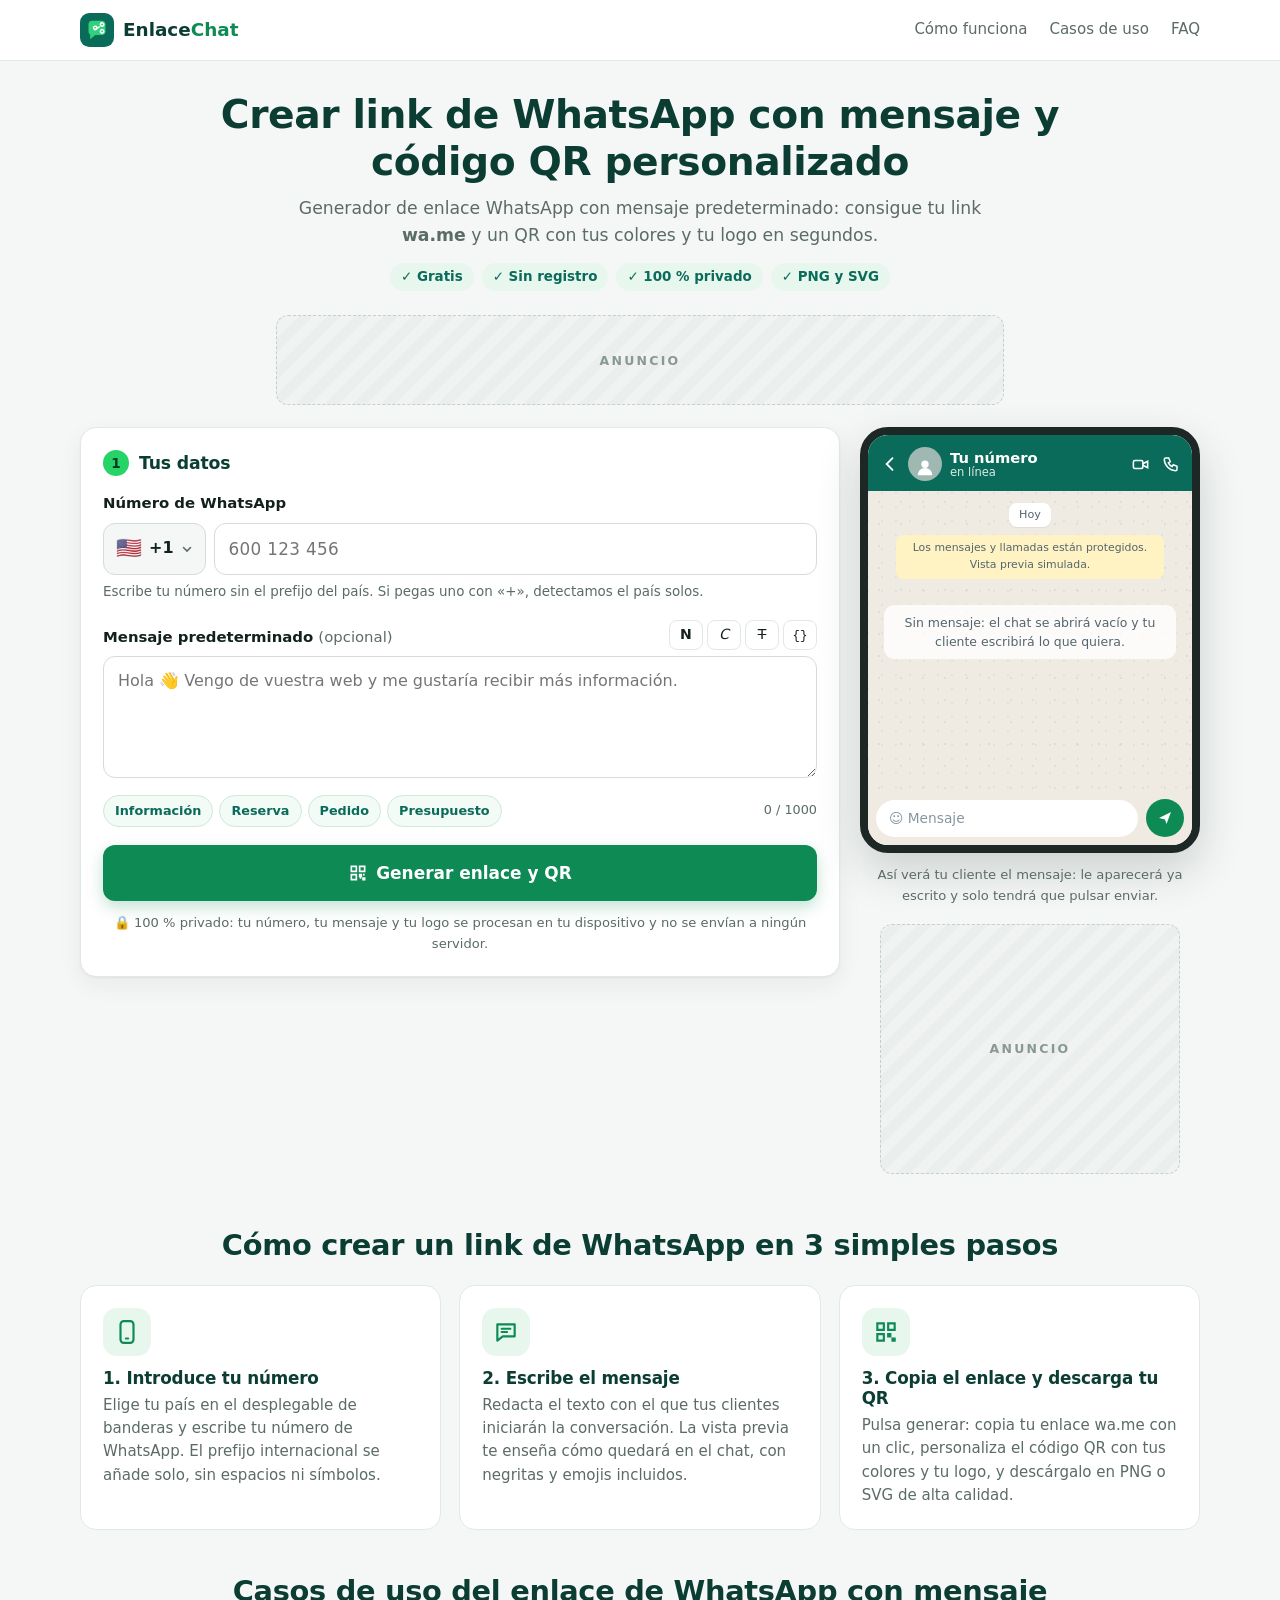
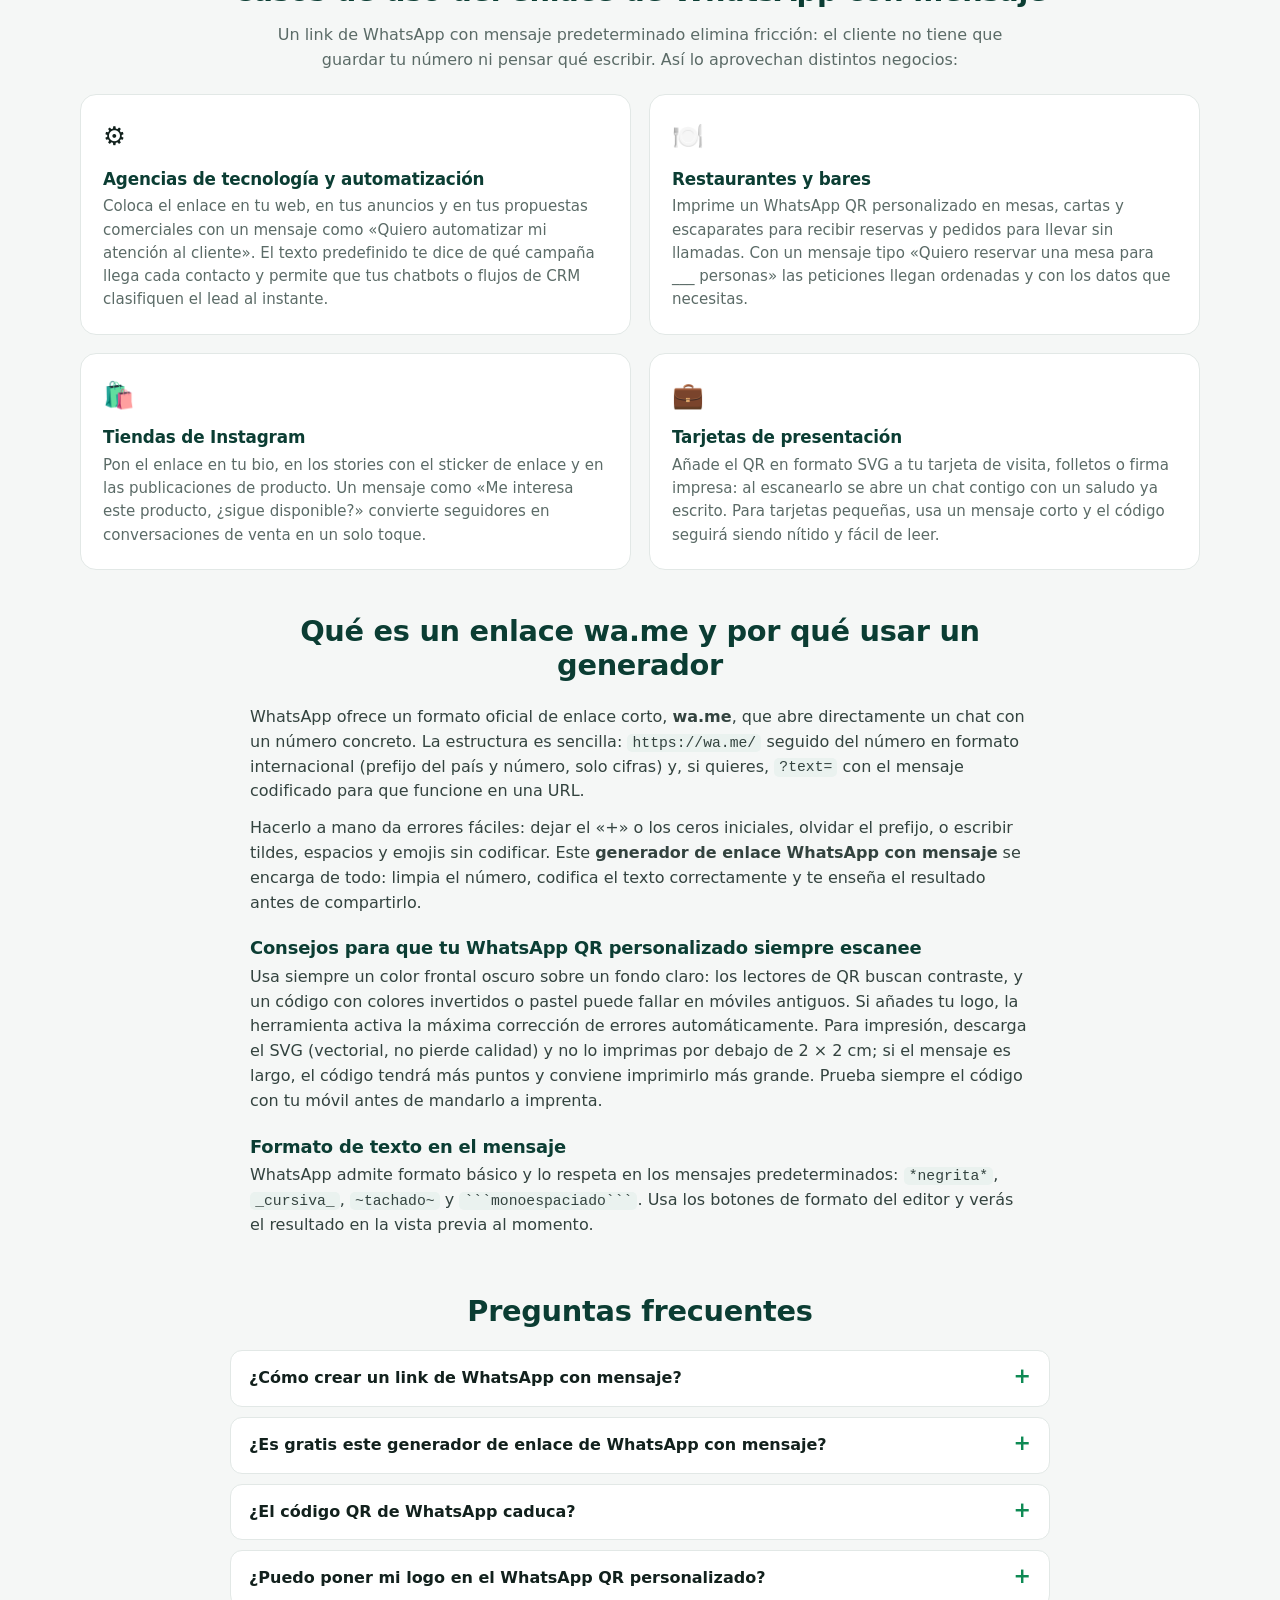
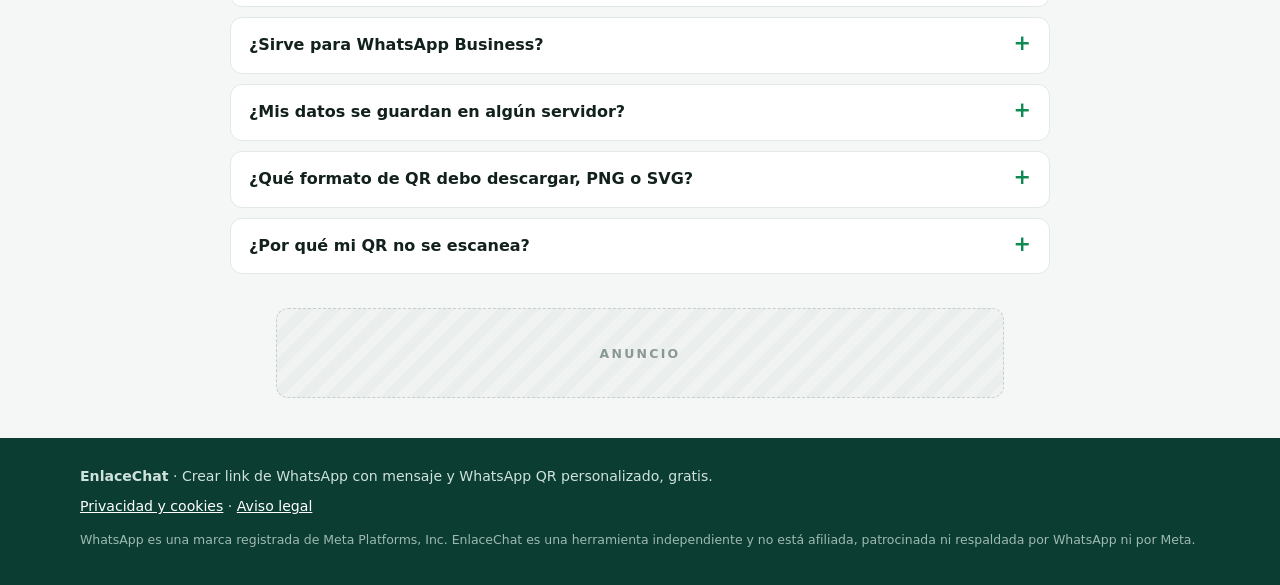
==== index.html @ 4df8bf00 "Lanzamiento inicial: Generador WhatsApp QR" ====
<!doctype html>
<html lang="es">
<head>
  <meta charset="utf-8">
  <meta name="viewport" content="width=device-width, initial-scale=1">
  <title>Crear link de WhatsApp con mensaje y QR personalizado gratis</title>
  <meta name="description" content="Generador de enlace WhatsApp con mensaje: crea tu link wa.me y un WhatsApp QR personalizado con tu logo y colores. Gratis, sin registro y 100 % privado.">
  <!-- TODO: cambia TU-USUARIO/TU-REPOSITORIO por la dirección real de tu web -->
  <link rel="canonical" href="https://carlos-albornoz.github.io/generador-qr-whatsapp/">
  <meta name="theme-color" content="#0b6b5a">
  <meta name="robots" content="index, follow">
  <meta property="og:type" content="website">
  <meta property="og:locale" content="es_ES">
  <meta property="og:site_name" content="EnlaceChat">
  <meta property="og:title" content="Crear link de WhatsApp con mensaje y QR personalizado">
  <meta property="og:description" content="Crea tu enlace wa.me con mensaje predeterminado y descarga un código QR con tus colores y tu logo. Gratis y sin registro.">
  <meta property="og:url" content="https://carlos-albornoz.github.io/generador-qr-whatsapp/">
  <meta property="og:image" content="https://carlos-albornoz.github.io/generador-qr-whatsapp/assets/og-image.png">
  <meta property="og:image:width" content="1200">
  <meta property="og:image:height" content="630">
  <meta name="twitter:card" content="summary_large_image">
  <link rel="icon" href="assets/favicon.svg?v=20261001" type="image/svg+xml">
  <link rel="stylesheet" href="styles.css?v=20261001">

  <!-- TODO (al activar AdSense): pega aquí el código de tu banner de consentimiento de cookies (CMP certificado por Google). -->
  <!-- TODO (al activar AdSense): pega aquí el script principal de AdSense que te da Google. -->

  <script type="application/ld+json">
  {
    "@context": "https://schema.org",
    "@type": "WebApplication",
    "name": "EnlaceChat — Generador de enlace WhatsApp con mensaje y QR",
    "url": "https://carlos-albornoz.github.io/generador-qr-whatsapp/",
    "description": "Herramienta gratuita para crear un link de WhatsApp con mensaje predeterminado y generar un WhatsApp QR personalizado con colores y logo, descargable en PNG y SVG.",
    "applicationCategory": "BusinessApplication",
    "operatingSystem": "Cualquiera (funciona en el navegador)",
    "inLanguage": "es",
    "isAccessibleForFree": true,
    "offers": { "@type": "Offer", "price": "0", "priceCurrency": "EUR" }
  }
  </script>
  <script type="application/ld+json">
  {
    "@context": "https://schema.org",
    "@type": "FAQPage",
    "mainEntity": [
      { "@type": "Question", "name": "¿Cómo crear un link de WhatsApp con mensaje?",
        "acceptedAnswer": { "@type": "Answer", "text": "Elige tu país, escribe tu número sin el prefijo y redacta el mensaje que verán tus clientes. Pulsa «Generar enlace y QR» y obtendrás un enlace wa.me listo para copiar, con el texto ya incluido." } },
      { "@type": "Question", "name": "¿Es gratis este generador de enlace de WhatsApp con mensaje?",
        "acceptedAnswer": { "@type": "Answer", "text": "Sí. Puedes crear todos los enlaces y códigos QR que quieras, sin registro y sin límites. Los enlaces wa.me no caducan nunca." } },
      { "@type": "Question", "name": "¿El código QR de WhatsApp caduca?",
        "acceptedAnswer": { "@type": "Answer", "text": "No. El QR contiene directamente tu enlace wa.me, sin redirecciones intermedias, así que funcionará mientras tu número siga activo en WhatsApp." } },
      { "@type": "Question", "name": "¿Puedo poner mi logo en el WhatsApp QR personalizado?",
        "acceptedAnswer": { "@type": "Answer", "text": "Sí. Puedes añadir un icono de chat o subir tu propio logo (PNG, JPG o SVG). La herramienta aumenta automáticamente la corrección de errores del código para que siga escaneándose bien." } },
      { "@type": "Question", "name": "¿Sirve para WhatsApp Business?",
        "acceptedAnswer": { "@type": "Answer", "text": "Sí. Los enlaces wa.me funcionan igual con cuentas personales y con WhatsApp Business: el chat se abre con tu número y el mensaje ya escrito." } },
      { "@type": "Question", "name": "¿Mis datos se guardan en algún servidor?",
        "acceptedAnswer": { "@type": "Answer", "text": "No. El enlace y el código QR se generan en tu propio navegador. Tu número, tu mensaje y tu logo nunca se envían ni se guardan en ningún servidor." } },
      { "@type": "Question", "name": "¿Qué formato de QR debo descargar, PNG o SVG?",
        "acceptedAnswer": { "@type": "Answer", "text": "PNG es ideal para redes sociales, webs y documentos. SVG es un formato vectorial que se puede ampliar sin perder calidad, perfecto para imprenta, tarjetas de presentación, carteles y vinilos." } },
      { "@type": "Question", "name": "¿Por qué mi QR no se escanea?",
        "acceptedAnswer": { "@type": "Answer", "text": "Las causas más habituales son poco contraste entre colores, un color frontal más claro que el fondo, un tamaño de impresión demasiado pequeño o un mensaje muy largo. Usa un color oscuro sobre fondo claro e imprímelo al menos a 2 × 2 cm." } }
    ]
  }
  </script>
</head>
<body>
  <a class="skip" href="#herramienta">Saltar a la herramienta</a>

  <header class="site-header">
    <div class="wrap site-header__in">
      <a class="logo" href="./" aria-label="EnlaceChat, inicio">
        <svg viewBox="0 0 40 40" width="34" height="34" aria-hidden="true">
          <rect width="40" height="40" rx="11" fill="#0b6b5a"/>
          <path d="M10 13.5A4.5 4.5 0 0 1 14.5 9h11A4.5 4.5 0 0 1 30 13.5v8a4.5 4.5 0 0 1-4.5 4.5H18l-6 5v-5.4A4.5 4.5 0 0 1 10 21.5z" fill="#2fd27a"/>
          <path d="M17.2 19.6l5.6-3.2M16 17.5a2 2 0 1 1 0 .1M24 21.5a2 2 0 1 1 0 .1M24 13.5a2 2 0 1 1 0 .1" stroke="#fff" stroke-width="1.8" fill="none" stroke-linecap="round"/>
        </svg>
        <span>Enlace<b>Chat</b></span>
      </a>
      <nav class="site-nav" aria-label="Secciones">
        <a href="#como-funciona">Cómo funciona</a>
        <a href="#casos-de-uso">Casos de uso</a>
        <a href="#preguntas-frecuentes">FAQ</a>
      </nav>
    </div>
  </header>

  <main>
    <section class="hero wrap">
      <h1>Crear link de WhatsApp con mensaje y código QR personalizado</h1>
      <p class="hero__sub">Generador de enlace WhatsApp con mensaje predeterminado: consigue tu link <strong>wa.me</strong> y un QR con tus colores y tu logo en segundos.</p>
      <ul class="pills" aria-label="Ventajas">
        <li>✓ Gratis</li><li>✓ Sin registro</li><li>✓ 100 % privado</li><li>✓ PNG y SVG</li>
      </ul>
    </section>

    <!-- ===== ANUNCIO 1 · Banner horizontal superior ===== -->
    <div class="wrap">
      <div class="ad-slot ad-slot--leader" role="complementary" aria-label="Espacio publicitario">
        <!-- PEGA AQUÍ TU CÓDIGO DE ADSENSE (banner horizontal: 728×90 en ordenador, 320×100 en móvil) -->
        <span class="ad-slot__label">ANUNCIO</span>
      </div>
    </div>

    <section id="herramienta" class="tool wrap" aria-label="Generador de enlaces de WhatsApp">
      <noscript><p class="noscript">Esta herramienta necesita JavaScript activado para generar tu enlace y tu código QR.</p></noscript>

      <div class="tool-grid">
        <!-- ===== Formulario ===== -->
        <div class="card form-card" id="formCard">
          <h2 class="card__title"><span class="step-n">1</span> Tus datos</h2>

          <label class="field-label" for="phone">Número de WhatsApp</label>
          <div class="phone-row">
            <div class="cc" id="cc">
              <button type="button" class="cc__btn" id="ccBtn" aria-haspopup="listbox" aria-expanded="false" aria-label="País y prefijo">
                <span class="cc__flag" id="ccFlag">🇪🇸</span>
                <span class="cc__dial" id="ccDial">+34</span>
                <svg class="cc__chev" viewBox="0 0 12 12" width="12" height="12" aria-hidden="true"><path d="M2.5 4.5 6 8l3.5-3.5" fill="none" stroke="currentColor" stroke-width="1.6" stroke-linecap="round"/></svg>
              </button>
              <div class="cc__panel" id="ccPanel" hidden>
                <input type="search" class="cc__search" id="ccSearch" placeholder="Buscar país o prefijo…" autocomplete="off" aria-label="Buscar país">
                <ul class="cc__list" id="ccList" role="listbox" aria-label="Países"></ul>
              </div>
            </div>
            <input id="phone" class="input phone-input" type="tel" inputmode="tel" autocomplete="tel-national" placeholder="600 123 456" aria-describedby="phoneHint">
          </div>
          <p class="hint" id="phoneHint">Escribe tu número sin el prefijo del país. Si pegas uno con «+», detectamos el país solos.</p>

          <div class="msg-head">
            <label class="field-label" for="message">Mensaje predeterminado <span class="opt">(opcional)</span></label>
            <div class="fmt" role="toolbar" aria-label="Formato del texto">
              <button type="button" data-wrap="*" title="Negrita"><b>N</b></button>
              <button type="button" data-wrap="_" title="Cursiva"><i>C</i></button>
              <button type="button" data-wrap="~" title="Tachado"><s>T</s></button>
              <button type="button" data-wrap="```" title="Monoespaciado"><code>{}</code></button>
            </div>
          </div>
          <textarea id="message" class="input textarea" rows="4" maxlength="1000" placeholder="Hola 👋 Vengo de vuestra web y me gustaría recibir más información."></textarea>
          <div class="msg-foot">
            <div class="chips" aria-label="Plantillas rápidas">
              <button type="button" class="chip" data-tpl="Hola 👋 Me gustaría recibir más información sobre sus servicios.">Información</button>
              <button type="button" class="chip" data-tpl="¡Hola! Quiero reservar una mesa para ___ personas el día ___ a las ___.">Reserva</button>
              <button type="button" class="chip" data-tpl="Hola, me interesa este producto que vi en Instagram: ___ ¿Sigue disponible?">Pedido</button>
              <button type="button" class="chip" data-tpl="Hola, me gustaría solicitar un presupuesto para automatizar ___ en mi empresa.">Presupuesto</button>
            </div>
            <span class="counter" id="counter">0 / 1000</span>
          </div>

          <p class="error" id="formError" role="alert" hidden></p>
          <button type="button" class="btn btn--primary btn--xl" id="generateBtn">
            <svg viewBox="0 0 24 24" width="20" height="20" aria-hidden="true"><path d="M4 4h6v6H4zM14 4h6v6h-6zM4 14h6v6H4zM14 14h2v2h-2zM18 18h2v2h-2zM14 18h2M18 14h2" fill="none" stroke="currentColor" stroke-width="2"/></svg>
            Generar enlace y QR
          </button>
          <p class="privacy">🔒 100 % privado: tu número, tu mensaje y tu logo se procesan en tu dispositivo y no se envían a ningún servidor.</p>
        </div>

        <!-- ===== Resultado: enlace + QR ===== -->
        <div class="card result-card" id="resultCard" hidden>
          <h2 class="card__title"><span class="step-n">2</span> Tu enlace de WhatsApp</h2>
          <div class="link-box">
            <input id="linkOut" class="input link-out" type="text" readonly aria-label="Enlace generado">
            <button type="button" class="btn btn--primary" id="copyBtn">
              <svg viewBox="0 0 24 24" width="18" height="18" aria-hidden="true"><rect x="8" y="8" width="12" height="12" rx="2" fill="none" stroke="currentColor" stroke-width="2"/><path d="M16 8V6a2 2 0 0 0-2-2H6a2 2 0 0 0-2 2v8a2 2 0 0 0 2 2h2" fill="none" stroke="currentColor" stroke-width="2"/></svg>
              <span id="copyLabel">Copiar enlace</span>
            </button>
          </div>
          <p class="link-meta"><a id="testLink" href="#" target="_blank" rel="noopener">Probar enlace ↗</a> · <span id="linkLen"></span></p>

          <h2 class="card__title card__title--sub"><span class="step-n">3</span> Personaliza tu WhatsApp QR</h2>
          <div class="qr-zone">
            <div class="qr-stage">
              <div class="qr-canvas" id="qrBox" aria-label="Código QR generado" role="img"></div>
              <p class="qr-info" id="qrInfo"></p>
            </div>
            <div class="qr-controls">
              <div class="ctrl-row">
                <label class="color-field">
                  <span>Color frontal</span>
                  <span class="color-pick"><input type="color" id="fgColor" value="#0b3d33"><input type="text" class="hex" id="fgHex" value="#0b3d33" maxlength="7" aria-label="Color frontal en hexadecimal"></span>
                </label>
                <label class="color-field">
                  <span>Color de fondo</span>
                  <span class="color-pick"><input type="color" id="bgColor" value="#ffffff"><input type="text" class="hex" id="bgHex" value="#ffffff" maxlength="7" aria-label="Color de fondo en hexadecimal"></span>
                </label>
              </div>
              <div class="swatches" aria-label="Combinaciones rápidas">
                <button type="button" class="sw" data-fg="#0b3d33" data-bg="#ffffff" style="--a:#0b3d33;--b:#ffffff" aria-label="Verde oscuro sobre blanco"></button>
                <button type="button" class="sw" data-fg="#128c5e" data-bg="#ffffff" style="--a:#128c5e;--b:#ffffff" aria-label="Verde sobre blanco"></button>
                <button type="button" class="sw" data-fg="#111111" data-bg="#ffffff" style="--a:#111111;--b:#ffffff" aria-label="Negro sobre blanco"></button>
                <button type="button" class="sw" data-fg="#0b3d33" data-bg="#dcf8c6" style="--a:#0b3d33;--b:#dcf8c6" aria-label="Verde oscuro sobre verde claro"></button>
                <button type="button" class="sw" data-fg="#1f2a44" data-bg="#f3f4f6" style="--a:#1f2a44;--b:#f3f4f6" aria-label="Azul marino sobre gris"></button>
              </div>

              <fieldset class="seg-field">
                <legend>Forma de los puntos</legend>
                <div class="seg" id="styleSeg">
                  <button type="button" data-val="square" aria-pressed="false"><span class="g">▪ </span>Cuadrados</button>
                  <button type="button" data-val="rounded" aria-pressed="true"><span class="g">◆ </span>Redondeados</button>
                  <button type="button" data-val="dots" aria-pressed="false"><span class="g">● </span>Puntos</button>
                </div>
              </fieldset>

              <fieldset class="seg-field">
                <legend>Imagen central</legend>
                <div class="seg" id="logoSeg">
                  <button type="button" data-val="none" aria-pressed="false">Ninguna</button>
                  <button type="button" data-val="chat" aria-pressed="true">Icono de chat</button>
                  <button type="button" data-val="custom" aria-pressed="false">Mi logo…</button>
                </div>
                <input type="file" id="logoFile" accept="image/png,image/jpeg,image/webp,image/svg+xml" hidden>
                <p class="hint" id="logoHint">Con imagen central activamos la máxima corrección de errores para que el código siga leyéndose.</p>
              </fieldset>

              <p class="warn" id="contrastWarn" role="status" hidden></p>

              <div class="dl-row">
                <label class="size-field">
                  <span>Tamaño PNG</span>
                  <select id="pngSize" class="input select">
                    <option value="512">512 px</option>
                    <option value="1024" selected>1024 px</option>
                    <option value="2048">2048 px (alta)</option>
                    <option value="4096">4096 px (imprenta)</option>
                  </select>
                </label>
                <button type="button" class="btn btn--primary" id="dlPng">⬇ Descargar PNG</button>
                <button type="button" class="btn btn--ghost" id="dlSvg">⬇ Descargar SVG</button>
              </div>
            </div>
          </div>
        </div>

        <!-- ===== Lateral: vista previa + anuncio cuadrado ===== -->
        <aside class="side" aria-label="Vista previa">
          <div class="phone" aria-label="Vista previa del chat">
            <div class="phone__top">
              <svg class="phone__back" viewBox="0 0 24 24" width="20" height="20" aria-hidden="true"><path d="M15 5l-7 7 7 7" fill="none" stroke="currentColor" stroke-width="2.2" stroke-linecap="round"/></svg>
              <span class="phone__avatar" aria-hidden="true">
                <svg viewBox="0 0 24 24" width="22" height="22"><circle cx="12" cy="9" r="4" fill="#fff"/><path d="M4 21a8 8 0 0 1 16 0" fill="#fff"/></svg>
              </span>
              <span class="phone__who"><b id="pvName">+34 600 123 456</b><small>en línea</small></span>
              <span class="phone__icons" aria-hidden="true">
                <svg viewBox="0 0 24 24" width="19" height="19"><rect x="3" y="7" width="12" height="10" rx="2" fill="none" stroke="currentColor" stroke-width="2"/><path d="M15 11l6-3v8l-6-3" fill="none" stroke="currentColor" stroke-width="2"/></svg>
                <svg viewBox="0 0 24 24" width="18" height="18"><path d="M5 4h4l2 5-2.5 1.5a11 11 0 0 0 5 5L15 13l5 2v4a2 2 0 0 1-2 2A16 16 0 0 1 3 6a2 2 0 0 1 2-2" fill="none" stroke="currentColor" stroke-width="2"/></svg>
              </span>
            </div>
            <div class="phone__chat" id="pvChat">
              <span class="day-pill">Hoy</span>
              <div class="sys-note">Los mensajes y llamadas están protegidos. Vista previa simulada.</div>
              <div class="bubble" id="pvBubble">
                <span class="bubble__text" id="pvText"></span>
                <span class="bubble__meta"><span id="pvTime">10:24</span>
                  <svg viewBox="0 0 18 11" width="16" height="10" aria-hidden="true"><path d="M1 6l3 3 6-7M7 8l1 1 6-7" fill="none" stroke="#3aa9e0" stroke-width="1.6" stroke-linecap="round"/></svg>
                </span>
              </div>
              <p class="empty-note" id="pvEmpty" hidden>Sin mensaje: el chat se abrirá vacío y tu cliente escribirá lo que quiera.</p>
            </div>
            <div class="phone__bar">
              <span class="phone__input">☺ <span>Mensaje</span></span>
              <span class="phone__send" aria-hidden="true"><svg viewBox="0 0 24 24" width="18" height="18"><path d="M4 12l16-8-6 16-2-6z" fill="#fff"/></svg></span>
            </div>
          </div>
          <p class="side__cap">Así verá tu cliente el mensaje: le aparecerá ya escrito y solo tendrá que pulsar enviar.</p>

          <!-- ===== ANUNCIO 2 · Cuadrado lateral (debajo de la vista previa en móvil) ===== -->
          <div class="ad-slot ad-slot--square" role="complementary" aria-label="Espacio publicitario">
            <!-- PEGA AQUÍ TU CÓDIGO DE ADSENSE (anuncio cuadrado / rectángulo mediano 300×250) -->
            <span class="ad-slot__label">ANUNCIO</span>
          </div>
        </aside>
      </div>
    </section>

    <!-- ===== Contenido SEO ===== -->
    <section id="como-funciona" class="section wrap">
      <h2 class="section__title">Cómo crear un link de WhatsApp en 3 simples pasos</h2>
      <ol class="steps">
        <li class="step">
          <span class="step__icon" aria-hidden="true"><svg viewBox="0 0 24 24" width="26" height="26"><rect x="6" y="2" width="12" height="20" rx="3" fill="none" stroke="currentColor" stroke-width="2"/><path d="M11 18h2" stroke="currentColor" stroke-width="2" stroke-linecap="round"/></svg></span>
          <h3>1. Introduce tu número</h3>
          <p>Elige tu país en el desplegable de banderas y escribe tu número de WhatsApp. El prefijo internacional se añade solo, sin espacios ni símbolos.</p>
        </li>
        <li class="step">
          <span class="step__icon" aria-hidden="true"><svg viewBox="0 0 24 24" width="26" height="26"><path d="M4 5h16v11H9l-5 4z" fill="none" stroke="currentColor" stroke-width="2" stroke-linejoin="round"/><path d="M8 9h8M8 12h5" stroke="currentColor" stroke-width="2" stroke-linecap="round"/></svg></span>
          <h3>2. Escribe el mensaje</h3>
          <p>Redacta el texto con el que tus clientes iniciarán la conversación. La vista previa te enseña cómo quedará en el chat, con negritas y emojis incluidos.</p>
        </li>
        <li class="step">
          <span class="step__icon" aria-hidden="true"><svg viewBox="0 0 24 24" width="26" height="26"><path d="M4 4h6v6H4zM14 4h6v6h-6zM4 14h6v6H4zM14 14h2v2h-2zM18 18h2v2h-2z" fill="none" stroke="currentColor" stroke-width="2"/></svg></span>
          <h3>3. Copia el enlace y descarga tu QR</h3>
          <p>Pulsa generar: copia tu enlace wa.me con un clic, personaliza el código QR con tus colores y tu logo, y descárgalo en PNG o SVG de alta calidad.</p>
        </li>
      </ol>
    </section>

    <section id="casos-de-uso" class="section wrap">
      <h2 class="section__title">Casos de uso del enlace de WhatsApp con mensaje</h2>
      <p class="section__lead">Un link de WhatsApp con mensaje predeterminado elimina fricción: el cliente no tiene que guardar tu número ni pensar qué escribir. Así lo aprovechan distintos negocios:</p>
      <div class="cases">
        <article class="case">
          <span class="case__icon" aria-hidden="true">⚙️</span>
          <h3>Agencias de tecnología y automatización</h3>
          <p>Coloca el enlace en tu web, en tus anuncios y en tus propuestas comerciales con un mensaje como «Quiero automatizar mi atención al cliente». El texto predefinido te dice de qué campaña llega cada contacto y permite que tus chatbots o flujos de CRM clasifiquen el lead al instante.</p>
        </article>
        <article class="case">
          <span class="case__icon" aria-hidden="true">🍽️</span>
          <h3>Restaurantes y bares</h3>
          <p>Imprime un WhatsApp QR personalizado en mesas, cartas y escaparates para recibir reservas y pedidos para llevar sin llamadas. Con un mensaje tipo «Quiero reservar una mesa para ___ personas» las peticiones llegan ordenadas y con los datos que necesitas.</p>
        </article>
        <article class="case">
          <span class="case__icon" aria-hidden="true">🛍️</span>
          <h3>Tiendas de Instagram</h3>
          <p>Pon el enlace en tu bio, en los stories con el sticker de enlace y en las publicaciones de producto. Un mensaje como «Me interesa este producto, ¿sigue disponible?» convierte seguidores en conversaciones de venta en un solo toque.</p>
        </article>
        <article class="case">
          <span class="case__icon" aria-hidden="true">💼</span>
          <h3>Tarjetas de presentación</h3>
          <p>Añade el QR en formato SVG a tu tarjeta de visita, folletos o firma impresa: al escanearlo se abre un chat contigo con un saludo ya escrito. Para tarjetas pequeñas, usa un mensaje corto y el código seguirá siendo nítido y fácil de leer.</p>
        </article>
      </div>
    </section>

    <section class="section wrap prose">
      <h2 class="section__title">Qué es un enlace wa.me y por qué usar un generador</h2>
      <p>WhatsApp ofrece un formato oficial de enlace corto, <strong>wa.me</strong>, que abre directamente un chat con un número concreto. La estructura es sencilla: <code>https://wa.me/</code> seguido del número en formato internacional (prefijo del país y número, solo cifras) y, si quieres, <code>?text=</code> con el mensaje codificado para que funcione en una URL.</p>
      <p>Hacerlo a mano da errores fáciles: dejar el «+» o los ceros iniciales, olvidar el prefijo, o escribir tildes, espacios y emojis sin codificar. Este <strong>generador de enlace WhatsApp con mensaje</strong> se encarga de todo: limpia el número, codifica el texto correctamente y te enseña el resultado antes de compartirlo.</p>
      <h3>Consejos para que tu WhatsApp QR personalizado siempre escanee</h3>
      <p>Usa siempre un color frontal oscuro sobre un fondo claro: los lectores de QR buscan contraste, y un código con colores invertidos o pastel puede fallar en móviles antiguos. Si añades tu logo, la herramienta activa la máxima corrección de errores automáticamente. Para impresión, descarga el SVG (vectorial, no pierde calidad) y no lo imprimas por debajo de 2 × 2 cm; si el mensaje es largo, el código tendrá más puntos y conviene imprimirlo más grande. Prueba siempre el código con tu móvil antes de mandarlo a imprenta.</p>
      <h3>Formato de texto en el mensaje</h3>
      <p>WhatsApp admite formato básico y lo respeta en los mensajes predeterminados: <code>*negrita*</code>, <code>_cursiva_</code>, <code>~tachado~</code> y <code>```monoespaciado```</code>. Usa los botones de formato del editor y verás el resultado en la vista previa al momento.</p>
    </section>

    <section id="preguntas-frecuentes" class="section wrap">
      <h2 class="section__title">Preguntas frecuentes</h2>
      <div class="faq">
        <details>
          <summary>¿Cómo crear un link de WhatsApp con mensaje?</summary>
          <p>Elige tu país, escribe tu número sin el prefijo y redacta el mensaje que verán tus clientes. Pulsa «Generar enlace y QR» y obtendrás un enlace wa.me listo para copiar, con el texto ya incluido.</p>
        </details>
        <details>
          <summary>¿Es gratis este generador de enlace de WhatsApp con mensaje?</summary>
          <p>Sí. Puedes crear todos los enlaces y códigos QR que quieras, sin registro y sin límites. Los enlaces wa.me no caducan nunca.</p>
        </details>
        <details>
          <summary>¿El código QR de WhatsApp caduca?</summary>
          <p>No. El QR contiene directamente tu enlace wa.me, sin redirecciones intermedias, así que funcionará mientras tu número siga activo en WhatsApp.</p>
        </details>
        <details>
          <summary>¿Puedo poner mi logo en el WhatsApp QR personalizado?</summary>
          <p>Sí. Puedes añadir un icono de chat o subir tu propio logo (PNG, JPG o SVG). La herramienta aumenta automáticamente la corrección de errores del código para que siga escaneándose bien.</p>
        </details>
        <details>
          <summary>¿Sirve para WhatsApp Business?</summary>
          <p>Sí. Los enlaces wa.me funcionan igual con cuentas personales y con WhatsApp Business: el chat se abre con tu número y el mensaje ya escrito.</p>
        </details>
        <details>
          <summary>¿Mis datos se guardan en algún servidor?</summary>
          <p>No. El enlace y el código QR se generan en tu propio navegador. Tu número, tu mensaje y tu logo nunca se envían ni se guardan en ningún servidor.</p>
        </details>
        <details>
          <summary>¿Qué formato de QR debo descargar, PNG o SVG?</summary>
          <p>PNG es ideal para redes sociales, webs y documentos. SVG es un formato vectorial que se puede ampliar sin perder calidad, perfecto para imprenta, tarjetas de presentación, carteles y vinilos.</p>
        </details>
        <details>
          <summary>¿Por qué mi QR no se escanea?</summary>
          <p>Las causas más habituales son poco contraste entre colores, un color frontal más claro que el fondo, un tamaño de impresión demasiado pequeño o un mensaje muy largo. Usa un color oscuro sobre fondo claro e imprímelo al menos a 2 × 2 cm.</p>
        </details>
      </div>
    </section>

    <!-- ===== ANUNCIO 4 · Banner horizontal inferior ===== -->
    <div class="wrap">
      <div class="ad-slot ad-slot--leader ad-slot--bottom" role="complementary" aria-label="Espacio publicitario">
        <!-- PEGA AQUÍ TU CÓDIGO DE ADSENSE (banner horizontal: 728×90 en ordenador, 320×100 en móvil) -->
        <span class="ad-slot__label">ANUNCIO</span>
      </div>
    </div>
  </main>

  <footer class="site-footer">
    <div class="wrap site-footer__in">
      <p><b>EnlaceChat</b> · Crear link de WhatsApp con mensaje y WhatsApp QR personalizado, gratis.</p>
      <nav aria-label="Legal"><a href="privacidad.html">Privacidad y cookies</a> · <a href="aviso-legal.html">Aviso legal</a></nav>
      <p class="tm">WhatsApp es una marca registrada de Meta Platforms, Inc. EnlaceChat es una herramienta independiente y no está afiliada, patrocinada ni respaldada por WhatsApp ni por Meta.</p>
    </div>
  </footer>

  <!-- ===== ANUNCIO 3 · Pop-up intermedio (tras copiar o descargar) ===== -->
  <dialog class="interstitial" id="adDialog" aria-labelledby="adDialogTitle">
    <button type="button" class="interstitial__x" id="adClose" aria-label="Cerrar">×</button>
    <p class="interstitial__title" id="adDialogTitle">✅ <span id="adDialogMsg">¡Listo!</span></p>
    <div class="ad-slot ad-slot--square ad-slot--modal">
      <!-- PEGA AQUÍ TU CÓDIGO DE ADSENSE (anuncio 300×250 para la ventana intermedia) -->
      <span class="ad-slot__label">ANUNCIO</span>
    </div>
    <button type="button" class="btn btn--primary btn--block" id="adContinue">Cerrar y continuar</button>
  </dialog>

  <div class="toast" id="toast" role="status" aria-live="polite"></div>

  <script defer src="lib/manifest.js?v=20261001"></script>
  <script defer src="lib/countries.js?v=20261001"></script>
  <script defer src="lib/qr-encoder.js?v=20261001"></script>
  <script defer src="lib/qr-render.js?v=20261001"></script>
  <script defer src="main.js?v=20261001"></script>
</body>
</html>
---- styles.css ----
/* =========================================================
   EnlaceChat — estilos
   1. Variables · 2. Base · 3. Cabecera y hero · 4. Anuncios
   5. Herramienta · 6. Vista previa · 7. QR · 8. Secciones SEO
   9. Pie · 10. Pop-up y aviso · 11. Responsive
   ========================================================= */

/* 1. Variables */
:root {
  --green: #25d366;
  --green-soft: #dcf8c6;
  --brand: #0e8a54;
  --brand-dark: #0b6b5a;
  --deep: #0b3d33;
  --ink: #12211d;
  --muted: #5b6b67;
  --line: #e2e8e6;
  --bg: #f5f7f6;
  --card: #ffffff;
  --chat: #efeae2;
  --bubble: #d9fdd3;
  --warn-bg: #fff7e6;
  --warn: #8a5a00;
  --err: #b42318;
  --radius: 16px;
  --shadow: 0 1px 2px rgba(16, 40, 34, .05), 0 8px 24px rgba(16, 40, 34, .06);
  --font: "Inter", ui-sans-serif, system-ui, -apple-system, "Segoe UI", Roboto, "Helvetica Neue", Arial, sans-serif;
}

/* 2. Base */
*, *::before, *::after { box-sizing: border-box; }
html { scroll-behavior: smooth; -webkit-text-size-adjust: 100%; }
@media (prefers-reduced-motion: reduce) { html { scroll-behavior: auto; } }
body {
  margin: 0; font-family: var(--font); color: var(--ink); background: var(--bg);
  line-height: 1.55; font-size: 16px; overflow-x: hidden;
}
img, svg { max-width: 100%; }
a { color: var(--brand); }
h1, h2, h3 { line-height: 1.2; margin: 0; letter-spacing: -.01em; }
code { font-family: ui-monospace, SFMono-Regular, Menlo, Consolas, monospace; font-size: .92em; background: #eaf2ef; padding: .08em .35em; border-radius: 5px; }
button { font: inherit; color: inherit; cursor: pointer; }
.wrap { width: 100%; max-width: 1160px; margin: 0 auto; padding: 0 20px; }
.skip { position: absolute; left: -999px; top: 8px; background: #fff; padding: 8px 12px; border-radius: 8px; z-index: 50; }
.skip:focus { left: 8px; }
:focus-visible { outline: 3px solid rgba(37, 211, 102, .55); outline-offset: 2px; }

/* 3. Cabecera y hero */
.site-header { background: #fff; border-bottom: 1px solid var(--line); }
.site-header__in { display: flex; align-items: center; justify-content: space-between; height: 60px; gap: 12px; }
.logo { display: inline-flex; align-items: center; gap: 9px; text-decoration: none; color: var(--deep); font-weight: 700; font-size: 1.15rem; }
.logo b { color: var(--brand); }
.site-nav { display: flex; gap: 22px; }
.site-nav a { color: var(--muted); text-decoration: none; font-size: .94rem; font-weight: 500; }
.site-nav a:hover { color: var(--brand); }

.hero { padding-top: 30px; padding-bottom: 6px; text-align: center; }
.hero h1 { font-size: clamp(1.5rem, 1.1rem + 2.1vw, 2.45rem); color: var(--deep); font-weight: 800; max-width: 860px; margin: 0 auto; }
.hero__sub { color: var(--muted); max-width: 720px; margin: 10px auto 0; font-size: clamp(.97rem, .92rem + .3vw, 1.08rem); }
.pills { list-style: none; padding: 0; margin: 14px 0 0; display: flex; flex-wrap: wrap; gap: 8px; justify-content: center; }
.pills li { background: #e7f7ee; color: var(--brand-dark); font-size: .84rem; font-weight: 600; padding: 4px 11px; border-radius: 999px; }

/* 4. Anuncios (contenedores vacíos, listos para AdSense) */
.ad-slot {
  position: relative; display: flex; align-items: center; justify-content: center;
  background: repeating-linear-gradient(-45deg, #f0f3f2 0 10px, #eaeeed 10px 20px);
  border: 1.5px dashed #c5cfcc; border-radius: 12px; color: #8a9894; overflow: hidden;
}
.ad-slot__label { font-size: .78rem; font-weight: 700; letter-spacing: .18em; }
.ad-slot--leader { width: 100%; max-width: 728px; min-height: 90px; margin: 18px auto; }
.ad-slot--square { width: 100%; max-width: 300px; min-height: 250px; margin: 18px auto 0; }
.ad-slot--bottom { margin: 34px auto 40px; }
.ad-slot--modal { margin: 14px auto; }

/* 5. Herramienta */
.noscript { background: var(--warn-bg); color: var(--warn); padding: 14px; border-radius: 12px; text-align: center; }
.tool { padding-top: 4px; padding-bottom: 10px; }
.tool-grid { display: grid; gap: 20px; grid-template-columns: minmax(0, 1fr) 340px; grid-template-areas: "form side" "result side"; align-items: start; }
.form-card { grid-area: form; }
.result-card { grid-area: result; }
.side { grid-area: side; position: sticky; top: 16px; }
.card { background: var(--card); border: 1px solid var(--line); border-radius: var(--radius); box-shadow: var(--shadow); padding: 22px; min-width: 0; }
.card[hidden] { display: none; }
.card__title { font-size: 1.08rem; color: var(--deep); display: flex; align-items: center; gap: 10px; margin-bottom: 16px; }
.card__title--sub { margin-top: 26px; padding-top: 22px; border-top: 1px solid var(--line); }
.step-n { display: inline-grid; place-items: center; width: 26px; height: 26px; border-radius: 50%; background: var(--green); color: #063b22; font-size: .85rem; font-weight: 800; flex: none; }

.field-label { display: block; font-weight: 600; font-size: .93rem; margin-bottom: 7px; }
.opt { color: var(--muted); font-weight: 400; }
.input {
  width: 100%; font: inherit; color: var(--ink); background: #fff; border: 1.5px solid #d3dcd9;
  border-radius: 12px; padding: 12px 14px; transition: border-color .15s, box-shadow .15s;
}
.input:focus { outline: none; border-color: var(--green); box-shadow: 0 0 0 4px rgba(37, 211, 102, .18); }
.input.is-invalid { border-color: var(--err); box-shadow: 0 0 0 4px rgba(180, 35, 24, .1); }
.textarea { resize: vertical; min-height: 104px; line-height: 1.5; }
.hint { color: var(--muted); font-size: .84rem; margin: 7px 0 0; }
.hint.is-alert { color: var(--warn); }

.phone-row { display: flex; gap: 8px; }
.phone-input { flex: 1; min-width: 0; font-size: 1.05rem; letter-spacing: .02em; }

/* Selector de país */
.cc { position: relative; flex: none; }
.cc__btn {
  height: 100%; min-height: 50px; display: inline-flex; align-items: center; gap: 7px; padding: 0 12px;
  background: #f4f7f6; border: 1.5px solid #d3dcd9; border-radius: 12px; font-weight: 600;
}
.cc__btn:hover { border-color: #b5c4bf; }
.cc__flag { font-size: 1.3rem; line-height: 1; }
.flag-code { display: inline-grid; place-items: center; min-width: 26px; height: 19px; padding: 0 3px; font-size: .68rem; font-weight: 800; letter-spacing: .02em; border-radius: 4px; background: var(--deep); color: #fff; font-family: var(--font); }
.cc__chev { color: var(--muted); }
.cc__panel {
  position: absolute; z-index: 30; top: calc(100% + 6px); left: 0; width: min(320px, calc(100vw - 40px));
  background: #fff; border: 1px solid var(--line); border-radius: 14px; box-shadow: 0 16px 40px rgba(16, 40, 34, .16); padding: 8px;
}
.cc__search { width: 100%; font: inherit; border: 1.5px solid #d3dcd9; border-radius: 10px; padding: 9px 11px; }
.cc__search:focus { outline: none; border-color: var(--green); }
.cc__list { list-style: none; margin: 6px 0 0; padding: 0; max-height: 290px; overflow-y: auto; overscroll-behavior: contain; }
.cc__list li { display: flex; align-items: center; gap: 10px; padding: 8px 10px; border-radius: 9px; cursor: pointer; font-size: .94rem; }
.cc__list li .n { flex: 1; min-width: 0; overflow: hidden; text-overflow: ellipsis; white-space: nowrap; }
.cc__list li .d { color: var(--muted); font-variant-numeric: tabular-nums; }
.cc__list li .f { font-size: 1.2rem; width: 28px; text-align: center; }
.cc__list li[aria-selected="true"], .cc__list li:hover { background: #ecf8f1; }
.cc__list li.is-active { outline: 2px solid var(--green); outline-offset: -2px; }
.cc__list .sep { height: 1px; background: var(--line); padding: 0; margin: 6px 4px; cursor: default; }
.cc__list .none { color: var(--muted); cursor: default; }

/* Mensaje */
.msg-head { display: flex; align-items: flex-end; justify-content: space-between; gap: 10px; margin-top: 18px; }
.msg-head .field-label { margin-bottom: 7px; }
.fmt { display: flex; gap: 4px; margin-bottom: 6px; }
.fmt button { width: 34px; height: 30px; border: 1px solid var(--line); background: #fff; border-radius: 8px; font-size: .88rem; }
.fmt button:hover { background: #ecf8f1; border-color: #bfe6cf; }
.fmt code { background: none; padding: 0; font-size: .78rem; }
.msg-foot { display: flex; align-items: flex-start; justify-content: space-between; gap: 10px; margin-top: 9px; }
.chips { display: flex; flex-wrap: wrap; gap: 6px; }
.chip { border: 1px solid #cfe9da; background: #f2fbf6; color: var(--brand-dark); font-size: .8rem; font-weight: 600; padding: 5px 11px; border-radius: 999px; }
.chip:hover { background: #e2f6ea; }
.counter { color: var(--muted); font-size: .8rem; white-space: nowrap; padding-top: 5px; font-variant-numeric: tabular-nums; }
.counter.is-high { color: var(--warn); font-weight: 600; }

.error { color: var(--err); background: #fdecea; border-radius: 10px; padding: 9px 12px; font-size: .9rem; margin: 14px 0 0; }

/* Botones */
.btn {
  display: inline-flex; align-items: center; justify-content: center; gap: 8px; border: 0; border-radius: 12px;
  padding: 12px 18px; font-weight: 700; font-size: .96rem; text-decoration: none; white-space: nowrap;
  transition: background .15s, transform .08s, box-shadow .15s;
}
.btn:active { transform: translateY(1px); }
.btn--primary { background: var(--brand); color: #fff; box-shadow: 0 6px 16px rgba(14, 138, 84, .25); }
.btn--primary:hover { background: var(--brand-dark); }
.btn--ghost { background: #fff; color: var(--brand-dark); border: 1.5px solid #bfe0cf; }
.btn--ghost:hover { background: #f2fbf6; }
.btn--xl { width: 100%; margin-top: 18px; padding: 15px 18px; font-size: 1.06rem; }
.btn--block { width: 100%; }
.btn.is-done { background: #0b6b5a; }
.privacy { color: var(--muted); font-size: .82rem; text-align: center; margin: 12px 0 0; }

/* Resultado */
.link-box { display: flex; gap: 8px; }
.link-out { flex: 1; min-width: 0; font-family: ui-monospace, SFMono-Regular, Menlo, Consolas, monospace; font-size: .9rem; background: #f6faf8; color: var(--deep); }
.link-meta { margin: 9px 0 0; font-size: .86rem; color: var(--muted); }
.link-meta a { font-weight: 600; text-decoration: none; }

/* 6. Vista previa del chat */
.phone {
  width: 100%; max-width: 340px; margin: 0 auto; border-radius: 28px; overflow: hidden; background: #fff;
  border: 8px solid #1d2725; box-shadow: 0 18px 44px rgba(16, 40, 34, .18);
}
.phone__top { display: flex; align-items: center; gap: 8px; padding: 12px 12px 10px; background: #0b6b5a; color: #fff; }
.phone__back { flex: none; }
.phone__avatar { width: 34px; height: 34px; border-radius: 50%; background: #9fb8b1; display: grid; place-items: center; overflow: hidden; flex: none; }
.phone__avatar svg { margin-top: 6px; }
.phone__who { flex: 1; min-width: 0; display: flex; flex-direction: column; line-height: 1.2; }
.phone__who b { font-size: .92rem; white-space: nowrap; overflow: hidden; text-overflow: ellipsis; }
.phone__who small { font-size: .72rem; opacity: .85; }
.phone__icons { display: flex; gap: 12px; flex: none; }
.phone__chat {
  min-height: 300px; max-height: 420px; overflow-y: auto; padding: 12px 10px 14px; display: flex; flex-direction: column; gap: 8px;
  background-color: var(--chat);
  background-image: radial-gradient(rgba(11, 61, 51, .07) 1.2px, transparent 1.3px), radial-gradient(rgba(11, 61, 51, .05) 1px, transparent 1.1px);
  background-size: 22px 22px, 14px 14px; background-position: 0 0, 7px 9px;
}
.day-pill { align-self: center; background: #fff; color: #54656f; font-size: .7rem; padding: 3px 10px; border-radius: 8px; box-shadow: 0 1px 1px rgba(0, 0, 0, .06); }
.sys-note { align-self: center; text-align: center; background: #fff3c4; color: #54656f; font-size: .68rem; padding: 5px 10px; border-radius: 8px; max-width: 88%; }
.bubble {
  align-self: flex-end; max-width: 86%; background: var(--bubble); border-radius: 10px 0 10px 10px; padding: 6px 8px 5px 10px;
  box-shadow: 0 1px 1px rgba(0, 0, 0, .08); position: relative; font-size: .9rem; color: #111b21;
  animation: pop .18s ease-out;
}
.bubble::after { content: ""; position: absolute; top: 0; right: -7px; border-left: 8px solid var(--bubble); border-bottom: 9px solid transparent; }
.bubble[hidden] { display: none; }
.bubble__text { white-space: pre-wrap; overflow-wrap: anywhere; word-break: break-word; }
.bubble__text code { background: rgba(0, 0, 0, .06); }
.bubble__meta { float: right; display: inline-flex; align-items: center; gap: 3px; font-size: .66rem; color: #667781; margin: 6px 0 -2px 10px; }
.empty-note { align-self: center; font-size: .78rem; color: #54656f; background: rgba(255, 255, 255, .8); padding: 8px 12px; border-radius: 10px; margin: 18px 6px 0; text-align: center; }
.phone__bar { display: flex; align-items: center; gap: 8px; padding: 8px; background: var(--chat); }
.phone__input { flex: 1; background: #fff; border-radius: 999px; padding: 8px 13px; color: #8696a0; font-size: .86rem; }
.phone__send { width: 38px; height: 38px; border-radius: 50%; background: var(--brand); display: grid; place-items: center; flex: none; }
.side__cap { text-align: center; color: var(--muted); font-size: .82rem; margin: 12px auto 0; max-width: 320px; }
@keyframes pop { from { transform: scale(.96); opacity: .6; } to { transform: none; opacity: 1; } }
@media (prefers-reduced-motion: reduce) { .bubble { animation: none; } }

/* 7. QR */
.qr-zone { display: grid; grid-template-columns: 230px minmax(0, 1fr); gap: 22px; align-items: start; }
.qr-stage { text-align: center; }
.qr-canvas { width: 100%; aspect-ratio: 1; border-radius: 14px; border: 1px solid var(--line); overflow: hidden; background: #fff; display: grid; place-items: center; }
.qr-canvas svg { width: 100%; height: 100%; display: block; }
.qr-info { font-size: .8rem; color: var(--muted); margin: 8px 0 0; }
.qr-controls { display: flex; flex-direction: column; gap: 14px; min-width: 0; }
.ctrl-row { display: grid; grid-template-columns: 1fr 1fr; gap: 12px; }
.color-field > span:first-child, .size-field > span, .seg-field legend { display: block; font-size: .84rem; font-weight: 600; margin-bottom: 6px; padding: 0; }
.color-pick { display: flex; align-items: center; gap: 6px; border: 1.5px solid #d3dcd9; border-radius: 11px; padding: 4px; background: #fff; }
.color-pick input[type="color"] { width: 36px; height: 32px; border: 0; padding: 0; background: none; border-radius: 8px; cursor: pointer; flex: none; }
.color-pick input[type="color"]::-webkit-color-swatch-wrapper { padding: 0; }
.color-pick input[type="color"]::-webkit-color-swatch { border: 1px solid rgba(0, 0, 0, .12); border-radius: 7px; }
.hex { width: 100%; min-width: 0; border: 0; font: inherit; font-family: ui-monospace, Menlo, Consolas, monospace; font-size: .88rem; text-transform: uppercase; padding: 4px; }
.hex:focus { outline: none; }
.swatches { display: flex; gap: 8px; flex-wrap: wrap; }
.sw { width: 30px; height: 30px; border-radius: 50%; border: 2px solid #fff; box-shadow: 0 0 0 1px #cfd8d5; background: linear-gradient(135deg, var(--a) 50%, var(--b) 50%); }
.sw:hover { box-shadow: 0 0 0 2px var(--green); }
.seg-field { border: 0; padding: 0; margin: 0; min-width: 0; }
.seg { display: flex; background: #eef3f1; border-radius: 12px; padding: 4px; gap: 4px; }
.seg button { flex: 1; border: 0; background: transparent; border-radius: 9px; padding: 8px 6px; font-size: .84rem; font-weight: 600; color: var(--muted); }
.seg button[aria-pressed="true"] { background: #fff; color: var(--deep); box-shadow: 0 1px 3px rgba(16, 40, 34, .14); }
.warn { background: var(--warn-bg); color: var(--warn); font-size: .84rem; padding: 9px 11px; border-radius: 10px; margin: 0; }
.dl-row { display: grid; grid-template-columns: minmax(0, 1fr) minmax(0, 1fr); gap: 10px; align-items: center; }
.dl-row .size-field { grid-column: 1 / -1; display: flex; align-items: center; justify-content: space-between; gap: 12px; }
.dl-row .size-field > span { margin: 0; }
.size-field .select { width: auto; min-width: 190px; padding: 10px 12px; }

/* 8. Secciones SEO */
.section { padding-top: 44px; }
.section__title { font-size: clamp(1.3rem, 1.05rem + 1.1vw, 1.8rem); color: var(--deep); text-align: center; margin-bottom: 22px; }
.section__lead { text-align: center; color: var(--muted); max-width: 760px; margin: -8px auto 22px; }
.steps { list-style: none; margin: 0; padding: 0; display: grid; grid-template-columns: repeat(3, 1fr); gap: 18px; }
.step, .case { background: #fff; border: 1px solid var(--line); border-radius: var(--radius); padding: 22px; }
.step h3, .case h3 { font-size: 1.05rem; color: var(--deep); margin: 12px 0 6px; }
.step p, .case p { margin: 0; color: var(--muted); font-size: .94rem; }
.step__icon { display: inline-grid; place-items: center; width: 48px; height: 48px; border-radius: 14px; background: #e7f7ee; color: var(--brand); }
.cases { display: grid; grid-template-columns: repeat(2, 1fr); gap: 18px; }
.case__icon { font-size: 1.6rem; }
.prose { max-width: 820px; }
.prose h3 { font-size: 1.12rem; color: var(--deep); margin: 22px 0 6px; }
.prose p { color: #33433f; margin: 0 0 12px; }
.faq { max-width: 820px; margin: 0 auto; display: flex; flex-direction: column; gap: 10px; }
.faq details { background: #fff; border: 1px solid var(--line); border-radius: 12px; padding: 0 18px; }
.faq summary { cursor: pointer; font-weight: 600; padding: 15px 0; list-style: none; display: flex; justify-content: space-between; gap: 12px; }
.faq summary::-webkit-details-marker { display: none; }
.faq summary::after { content: "+"; color: var(--brand); font-size: 1.3rem; line-height: 1; }
.faq details[open] summary::after { content: "–"; }
.faq details p { margin: 0 0 16px; color: var(--muted); }

/* 9. Pie */
.site-footer { background: var(--deep); color: #cfe3dc; padding: 28px 0; font-size: .88rem; }
.site-footer a { color: #fff; }
.site-footer p { margin: 0 0 8px; }
.site-footer .tm { opacity: .75; font-size: .78rem; margin-top: 12px; }

/* 10. Pop-up intermedio y aviso */
.interstitial {
  border: 0; border-radius: 18px; padding: 22px 20px 20px; width: min(360px, calc(100vw - 32px));
  box-shadow: 0 24px 60px rgba(0, 0, 0, .3); position: fixed;
}
.interstitial::backdrop { background: rgba(9, 30, 25, .55); }
.interstitial__x { position: absolute; top: 8px; right: 10px; width: 34px; height: 34px; border: 0; background: #f0f3f2; border-radius: 50%; font-size: 1.3rem; line-height: 1; }
.interstitial__title { margin: 0 34px 0 0; font-weight: 700; color: var(--deep); }
.toast {
  position: fixed; left: 50%; bottom: 22px; transform: translate(-50%, 20px); opacity: 0; pointer-events: none;
  background: var(--deep); color: #fff; padding: 10px 16px; border-radius: 12px; font-size: .9rem; font-weight: 600;
  transition: opacity .2s, transform .2s; z-index: 60; max-width: calc(100vw - 32px);
}
.toast.is-on { opacity: 1; transform: translate(-50%, 0); }

/* 11. Responsive */
@media (max-width: 1000px) {
  .tool-grid { grid-template-columns: minmax(0, 1fr); grid-template-areas: "form" "result" "side"; }
  .side { position: static; }
}
@media (max-width: 760px) {
  .site-nav { display: none; }
  .steps, .cases { grid-template-columns: 1fr; }
  .qr-zone { grid-template-columns: minmax(0, 1fr); }
  .qr-stage { max-width: 260px; margin: 0 auto; width: 100%; }
}
@media (max-width: 520px) {
  .wrap { padding: 0 14px; }
  .hero { padding-top: 20px; }
  .card { padding: 18px 16px; }
  .ad-slot--leader { min-height: 100px; max-width: 320px; margin: 14px auto; }
  .ad-slot--bottom { margin: 30px auto 34px; }
  .link-box { flex-direction: column; }
  .link-box .btn { width: 100%; }
  .ctrl-row { grid-template-columns: 1fr 1fr; gap: 8px; }
  .dl-row { grid-template-columns: minmax(0, 1fr); }
  .dl-row .btn { width: 100%; }
  .size-field .select { min-width: 0; flex: 1; max-width: 220px; }
  .seg button { font-size: .78rem; padding: 8px 3px; }
  .seg .g { display: none; }
  .msg-foot { flex-direction: column; }
  .msg-head { flex-wrap: wrap; gap: 0 10px; }
  .fmt button { width: 32px; }
  .counter { align-self: flex-end; padding-top: 0; }
}
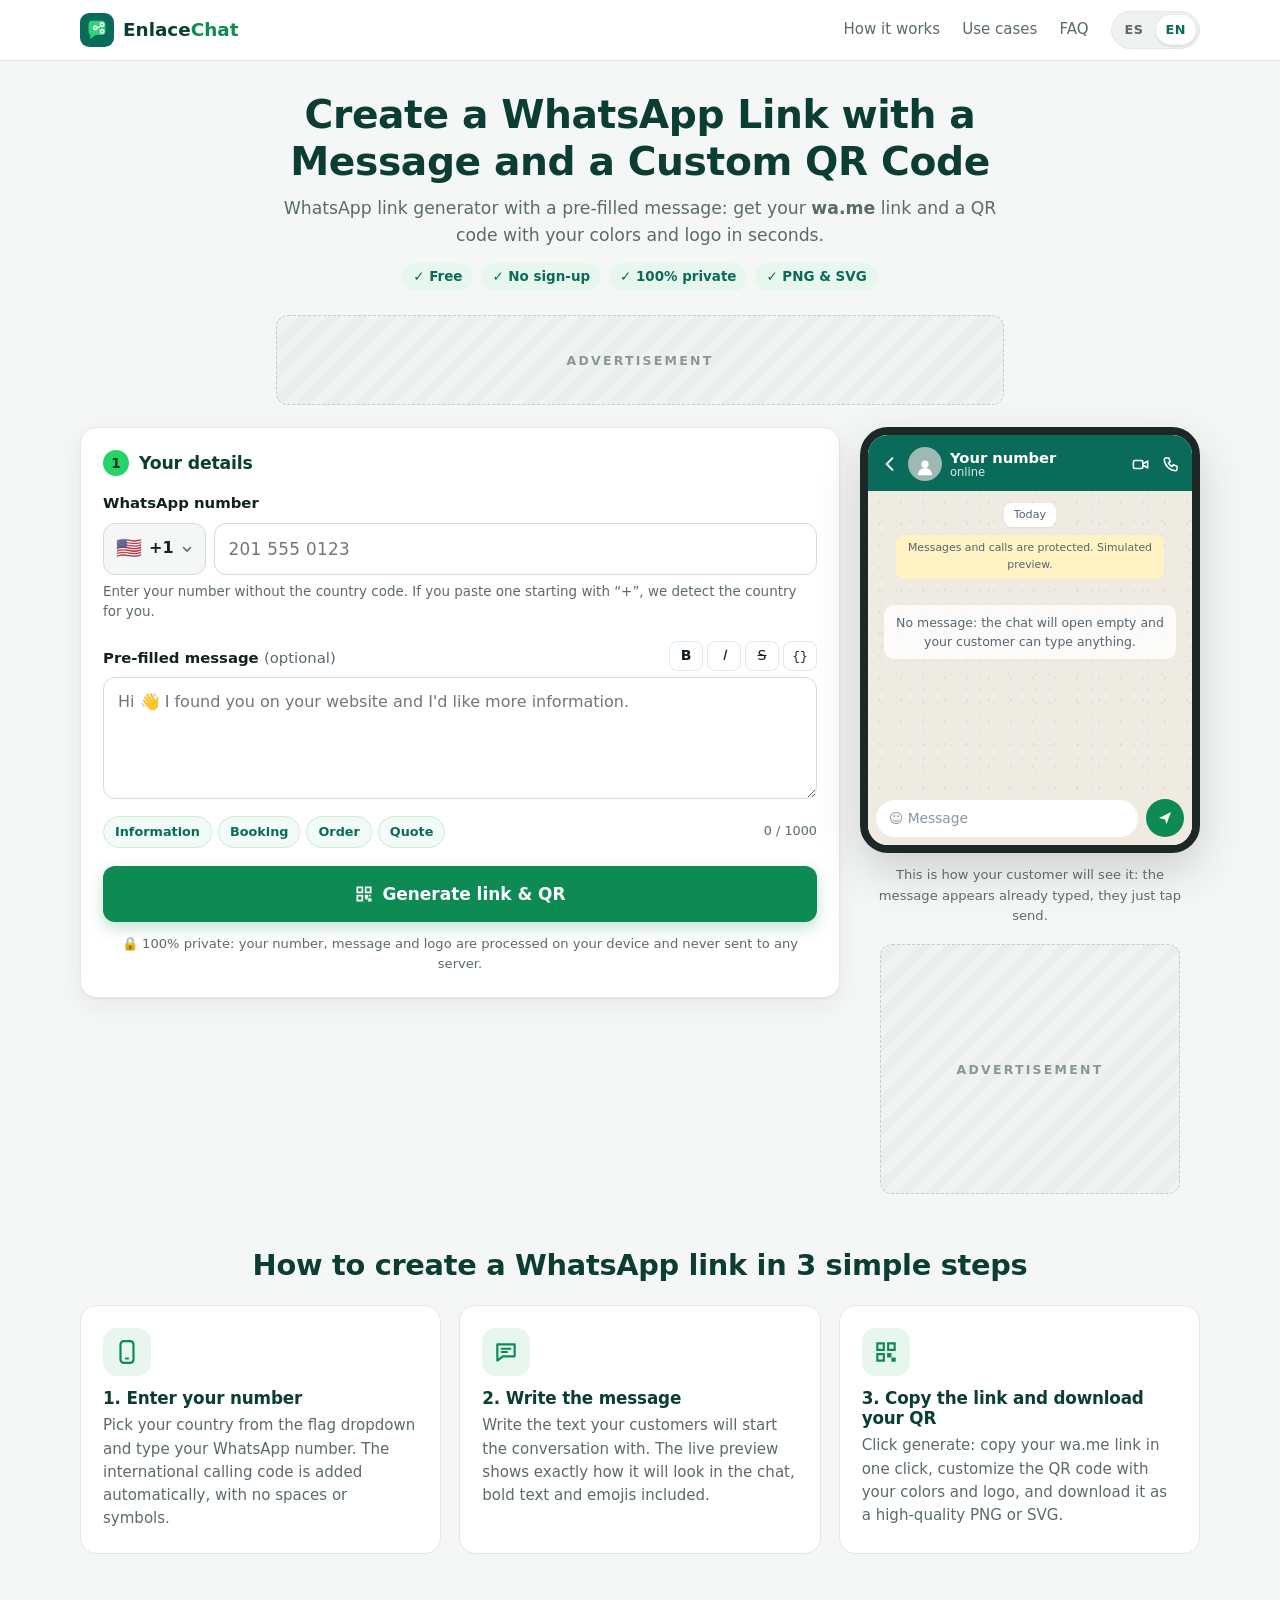
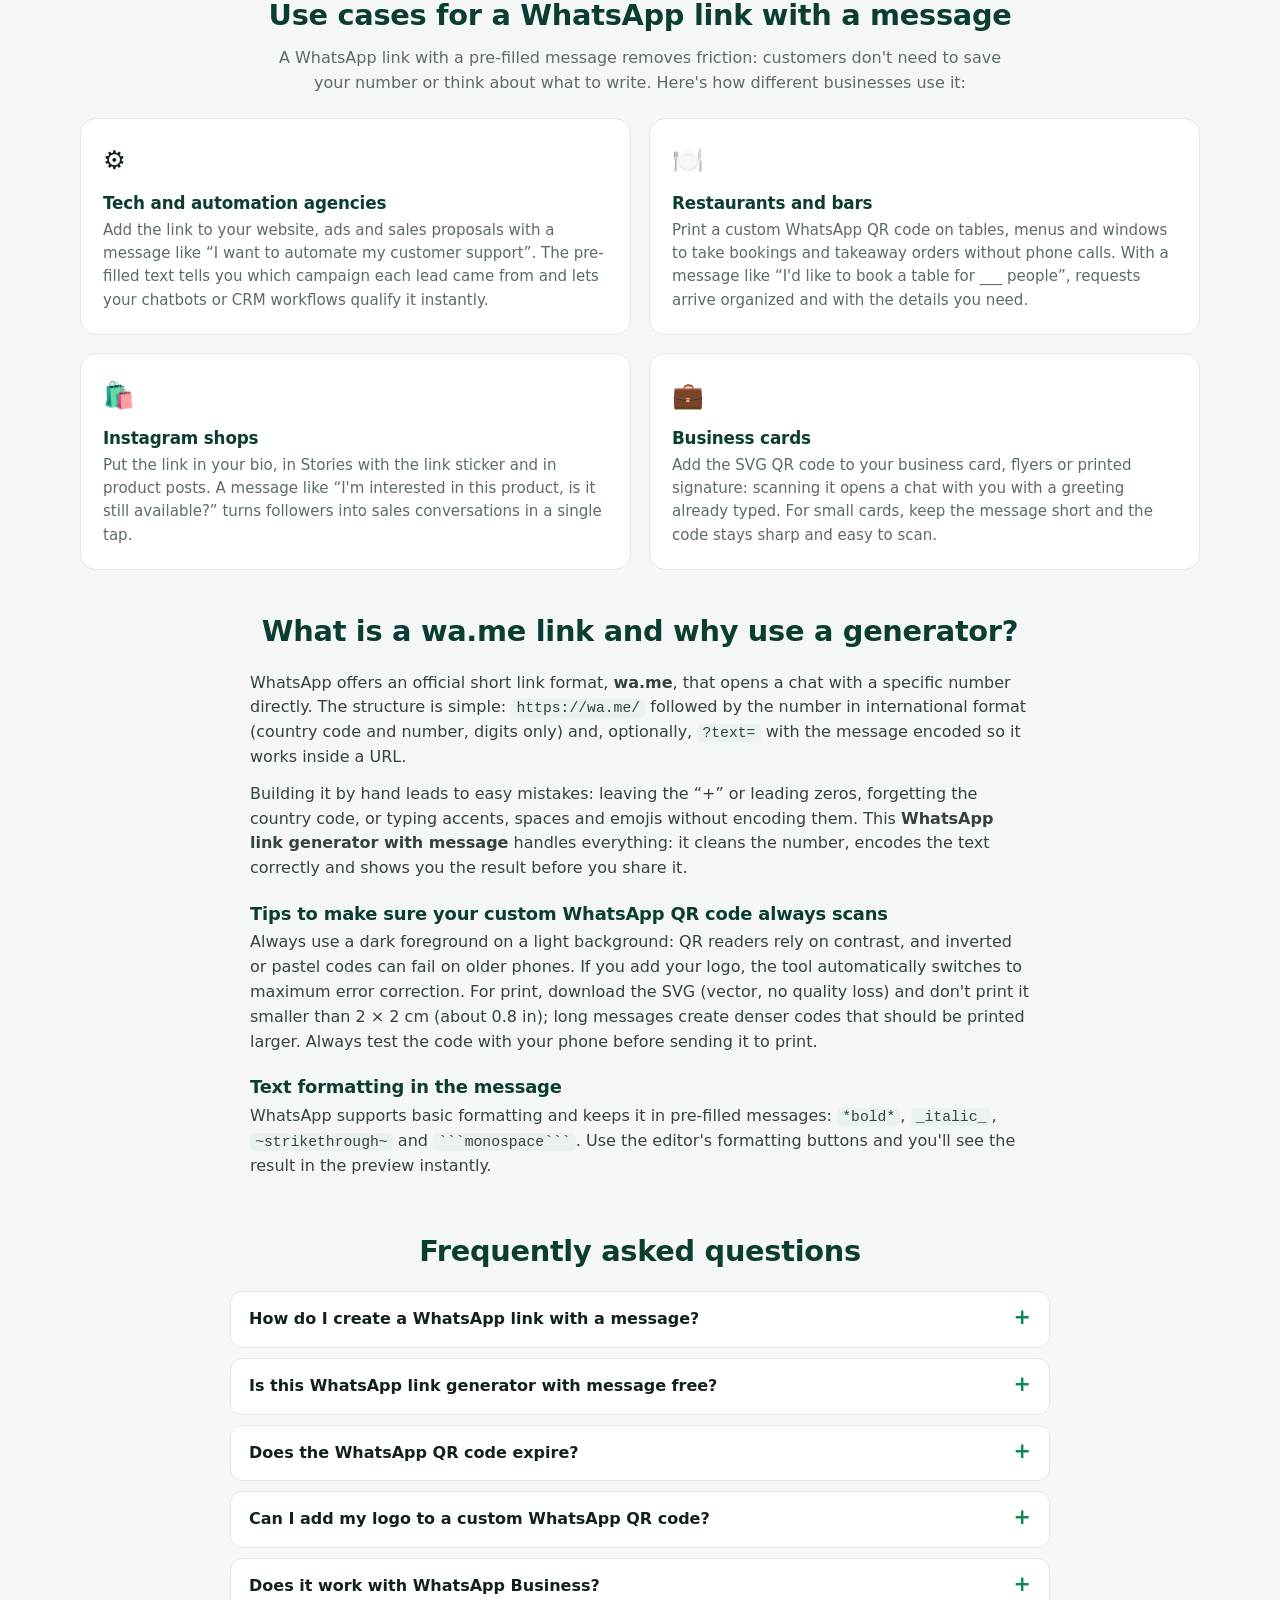
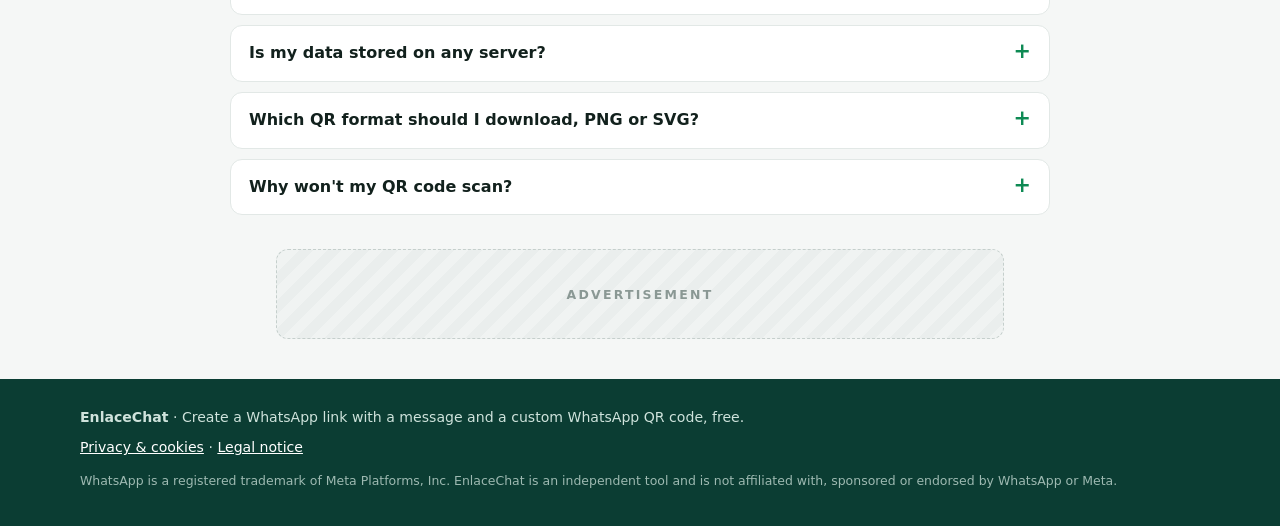
==== commit c970733a: "Actualización a versión bilingüe para SEO" ====
--- a/index.html
+++ b/index.html
@@ -1,75 +1,135 @@
 <!doctype html>
-<html lang="es">
+<html lang="es" data-page-lang="es">
 <head>
   <meta charset="utf-8">
   <meta name="viewport" content="width=device-width, initial-scale=1">
-  <title>Crear link de WhatsApp con mensaje y QR personalizado gratis</title>
-  <meta name="description" content="Generador de enlace WhatsApp con mensaje: crea tu link wa.me y un WhatsApp QR personalizado con tu logo y colores. Gratis, sin registro y 100 % privado.">
-  <!-- TODO: cambia TU-USUARIO/TU-REPOSITORIO por la dirección real de tu web -->
-  <link rel="canonical" href="https://carlos-albornoz.github.io/generador-qr-whatsapp/">
+  <title data-i18n="meta.title">Crear link de WhatsApp con mensaje y QR personalizado gratis</title>
+  <meta name="description" content="Generador de enlace WhatsApp con mensaje: crea tu link wa.me y un WhatsApp QR personalizado con tu logo y colores. Gratis, sin registro y 100 % privado." data-i18n-attr="content:meta.desc">
+  <!-- TODO: cambia TU-USUARIO/TU-REPOSITORIO por la dirección real de tu web (también en lib/manifest.js) -->
+  <link rel="canonical" href="https://generadorqrwa.com/" data-i18n-attr="href:meta.canonical">
+
+  <!-- SEO internacional: cada idioma tiene su propia URL; x-default es la página que detecta el idioma -->
+  <link rel="alternate" hreflang="es" href="https://generadorqrwa.com/">
+  <link rel="alternate" hreflang="en" href="https://generadorqrwa.com/en.html">
+  <link rel="alternate" hreflang="x-default" href="https://generadorqrwa.com/">
+
   <meta name="theme-color" content="#0b6b5a">
   <meta name="robots" content="index, follow">
   <meta property="og:type" content="website">
-  <meta property="og:locale" content="es_ES">
+  <meta property="og:locale" content="es_ES" data-i18n-attr="content:meta.ogLocale">
+  <meta property="og:locale:alternate" content="en_US" data-i18n-attr="content:meta.ogLocaleAlt">
   <meta property="og:site_name" content="EnlaceChat">
-  <meta property="og:title" content="Crear link de WhatsApp con mensaje y QR personalizado">
-  <meta property="og:description" content="Crea tu enlace wa.me con mensaje predeterminado y descarga un código QR con tus colores y tu logo. Gratis y sin registro.">
-  <meta property="og:url" content="https://carlos-albornoz.github.io/generador-qr-whatsapp/">
-  <meta property="og:image" content="https://carlos-albornoz.github.io/generador-qr-whatsapp/assets/og-image.png">
+  <meta property="og:title" content="Crear link de WhatsApp con mensaje y QR personalizado" data-i18n-attr="content:meta.ogTitle">
+  <meta property="og:description" content="Crea tu enlace wa.me con mensaje predeterminado y descarga un código QR con tus colores y tu logo. Gratis y sin registro." data-i18n-attr="content:meta.ogDesc">
+  <meta property="og:url" content="https://generadorqrwa.com/" data-i18n-attr="content:meta.canonical">
+  <meta property="og:image" content="https://generadorqrwa.com/assets/og-image.png">
   <meta property="og:image:width" content="1200">
   <meta property="og:image:height" content="630">
   <meta name="twitter:card" content="summary_large_image">
-  <link rel="icon" href="assets/favicon.svg?v=20261001" type="image/svg+xml">
-  <link rel="stylesheet" href="styles.css?v=20261001">
+  <link rel="icon" href="assets/favicon.svg?v=20261002" type="image/svg+xml">
+  <link rel="stylesheet" href="styles.css?v=20261002">
 
   <!-- TODO (al activar AdSense): pega aquí el código de tu banner de consentimiento de cookies (CMP certificado por Google). -->
   <!-- TODO (al activar AdSense): pega aquí el script principal de AdSense que te da Google. -->
 
-  <script type="application/ld+json">
+  <script type="application/ld+json" data-i18n-jsonld="app">
   {
     "@context": "https://schema.org",
     "@type": "WebApplication",
     "name": "EnlaceChat — Generador de enlace WhatsApp con mensaje y QR",
-    "url": "https://carlos-albornoz.github.io/generador-qr-whatsapp/",
+    "url": "https://generadorqrwa.com/",
     "description": "Herramienta gratuita para crear un link de WhatsApp con mensaje predeterminado y generar un WhatsApp QR personalizado con colores y logo, descargable en PNG y SVG.",
     "applicationCategory": "BusinessApplication",
     "operatingSystem": "Cualquiera (funciona en el navegador)",
     "inLanguage": "es",
     "isAccessibleForFree": true,
-    "offers": { "@type": "Offer", "price": "0", "priceCurrency": "EUR" }
+    "offers": {
+      "@type": "Offer",
+      "price": "0",
+      "priceCurrency": "EUR"
+    }
   }
   </script>
-  <script type="application/ld+json">
+  <script type="application/ld+json" data-i18n-jsonld="faq">
   {
     "@context": "https://schema.org",
     "@type": "FAQPage",
+    "inLanguage": "es",
     "mainEntity": [
-      { "@type": "Question", "name": "¿Cómo crear un link de WhatsApp con mensaje?",
-        "acceptedAnswer": { "@type": "Answer", "text": "Elige tu país, escribe tu número sin el prefijo y redacta el mensaje que verán tus clientes. Pulsa «Generar enlace y QR» y obtendrás un enlace wa.me listo para copiar, con el texto ya incluido." } },
-      { "@type": "Question", "name": "¿Es gratis este generador de enlace de WhatsApp con mensaje?",
-        "acceptedAnswer": { "@type": "Answer", "text": "Sí. Puedes crear todos los enlaces y códigos QR que quieras, sin registro y sin límites. Los enlaces wa.me no caducan nunca." } },
-      { "@type": "Question", "name": "¿El código QR de WhatsApp caduca?",
-        "acceptedAnswer": { "@type": "Answer", "text": "No. El QR contiene directamente tu enlace wa.me, sin redirecciones intermedias, así que funcionará mientras tu número siga activo en WhatsApp." } },
-      { "@type": "Question", "name": "¿Puedo poner mi logo en el WhatsApp QR personalizado?",
-        "acceptedAnswer": { "@type": "Answer", "text": "Sí. Puedes añadir un icono de chat o subir tu propio logo (PNG, JPG o SVG). La herramienta aumenta automáticamente la corrección de errores del código para que siga escaneándose bien." } },
-      { "@type": "Question", "name": "¿Sirve para WhatsApp Business?",
-        "acceptedAnswer": { "@type": "Answer", "text": "Sí. Los enlaces wa.me funcionan igual con cuentas personales y con WhatsApp Business: el chat se abre con tu número y el mensaje ya escrito." } },
-      { "@type": "Question", "name": "¿Mis datos se guardan en algún servidor?",
-        "acceptedAnswer": { "@type": "Answer", "text": "No. El enlace y el código QR se generan en tu propio navegador. Tu número, tu mensaje y tu logo nunca se envían ni se guardan en ningún servidor." } },
-      { "@type": "Question", "name": "¿Qué formato de QR debo descargar, PNG o SVG?",
-        "acceptedAnswer": { "@type": "Answer", "text": "PNG es ideal para redes sociales, webs y documentos. SVG es un formato vectorial que se puede ampliar sin perder calidad, perfecto para imprenta, tarjetas de presentación, carteles y vinilos." } },
-      { "@type": "Question", "name": "¿Por qué mi QR no se escanea?",
-        "acceptedAnswer": { "@type": "Answer", "text": "Las causas más habituales son poco contraste entre colores, un color frontal más claro que el fondo, un tamaño de impresión demasiado pequeño o un mensaje muy largo. Usa un color oscuro sobre fondo claro e imprímelo al menos a 2 × 2 cm." } }
+      {
+        "@type": "Question",
+        "name": "¿Cómo crear un link de WhatsApp con mensaje?",
+        "acceptedAnswer": {
+          "@type": "Answer",
+          "text": "Elige tu país, escribe tu número sin el prefijo y redacta el mensaje que verán tus clientes. Pulsa «Generar enlace y QR» y obtendrás un enlace wa.me listo para copiar, con el texto ya incluido."
+        }
+      },
+      {
+        "@type": "Question",
+        "name": "¿Es gratis este generador de enlace de WhatsApp con mensaje?",
+        "acceptedAnswer": {
+          "@type": "Answer",
+          "text": "Sí. Puedes crear todos los enlaces y códigos QR que quieras, sin registro y sin límites. Los enlaces wa.me no caducan nunca."
+        }
+      },
+      {
+        "@type": "Question",
+        "name": "¿El código QR de WhatsApp caduca?",
+        "acceptedAnswer": {
+          "@type": "Answer",
+          "text": "No. El QR contiene directamente tu enlace wa.me, sin redirecciones intermedias, así que funcionará mientras tu número siga activo en WhatsApp."
+        }
+      },
+      {
+        "@type": "Question",
+        "name": "¿Puedo poner mi logo en el WhatsApp QR personalizado?",
+        "acceptedAnswer": {
+          "@type": "Answer",
+          "text": "Sí. Puedes añadir un icono de chat o subir tu propio logo (PNG, JPG o SVG). La herramienta aumenta automáticamente la corrección de errores del código para que siga escaneándose bien."
+        }
+      },
+      {
+        "@type": "Question",
+        "name": "¿Sirve para WhatsApp Business?",
+        "acceptedAnswer": {
+          "@type": "Answer",
+          "text": "Sí. Los enlaces wa.me funcionan igual con cuentas personales y con WhatsApp Business: el chat se abre con tu número y el mensaje ya escrito."
+        }
+      },
+      {
+        "@type": "Question",
+        "name": "¿Mis datos se guardan en algún servidor?",
+        "acceptedAnswer": {
+          "@type": "Answer",
+          "text": "No. El enlace y el código QR se generan en tu propio navegador. Tu número, tu mensaje y tu logo nunca se envían ni se guardan en ningún servidor."
+        }
+      },
+      {
+        "@type": "Question",
+        "name": "¿Qué formato de QR debo descargar, PNG o SVG?",
+        "acceptedAnswer": {
+          "@type": "Answer",
+          "text": "PNG es ideal para redes sociales, webs y documentos. SVG es un formato vectorial que se puede ampliar sin perder calidad, perfecto para imprenta, tarjetas de presentación, carteles y vinilos."
+        }
+      },
+      {
+        "@type": "Question",
+        "name": "¿Por qué mi QR no se escanea?",
+        "acceptedAnswer": {
+          "@type": "Answer",
+          "text": "Las causas más habituales son poco contraste entre colores, un color frontal más claro que el fondo, un tamaño de impresión demasiado pequeño o un mensaje muy largo. Usa un color oscuro sobre fondo claro e imprímelo al menos a 2 × 2 cm."
+        }
+      }
     ]
   }
   </script>
 </head>
 <body>
-  <a class="skip" href="#herramienta">Saltar a la herramienta</a>
+  <a class="skip" href="#herramienta" data-i18n="nav.skip">Saltar a la herramienta</a>
 
   <header class="site-header">
     <div class="wrap site-header__in">
-      <a class="logo" href="./" aria-label="EnlaceChat, inicio">
+      <a class="logo" href="./" aria-label="EnlaceChat, inicio" data-i18n-attr="aria-label:nav.home">
         <svg viewBox="0 0 40 40" width="34" height="34" aria-hidden="true">
           <rect width="40" height="40" rx="11" fill="#0b6b5a"/>
           <path d="M10 13.5A4.5 4.5 0 0 1 14.5 9h11A4.5 4.5 0 0 1 30 13.5v8a4.5 4.5 0 0 1-4.5 4.5H18l-6 5v-5.4A4.5 4.5 0 0 1 10 21.5z" fill="#2fd27a"/>
@@ -77,72 +137,78 @@
         </svg>
         <span>Enlace<b>Chat</b></span>
       </a>
-      <nav class="site-nav" aria-label="Secciones">
-        <a href="#como-funciona">Cómo funciona</a>
-        <a href="#casos-de-uso">Casos de uso</a>
-        <a href="#preguntas-frecuentes">FAQ</a>
-      </nav>
+      <div class="site-header__right">
+        <nav class="site-nav" aria-label="Secciones" data-i18n-attr="aria-label:nav.sections">
+          <a href="#como-funciona" data-i18n="nav.how">Cómo funciona</a>
+          <a href="#casos-de-uso" data-i18n="nav.cases">Casos de uso</a>
+          <a href="#preguntas-frecuentes" data-i18n="nav.faq">FAQ</a>
+        </nav>
+        <div class="lang-switch" role="group" aria-label="Idioma" data-i18n-attr="aria-label:nav.langLabel">
+          <a href="./" hreflang="es" lang="es" data-lang="es" title="Español" aria-current="true">ES</a>
+          <a href="en.html" hreflang="en" lang="en" data-lang="en" title="English">EN</a>
+        </div>
+      </div>
     </div>
   </header>
 
   <main>
     <section class="hero wrap">
-      <h1>Crear link de WhatsApp con mensaje y código QR personalizado</h1>
-      <p class="hero__sub">Generador de enlace WhatsApp con mensaje predeterminado: consigue tu link <strong>wa.me</strong> y un QR con tus colores y tu logo en segundos.</p>
-      <ul class="pills" aria-label="Ventajas">
-        <li>✓ Gratis</li><li>✓ Sin registro</li><li>✓ 100 % privado</li><li>✓ PNG y SVG</li>
+      <h1 data-i18n="hero.h1">Crear link de WhatsApp con mensaje y código QR personalizado</h1>
+      <p class="hero__sub" data-i18n-html="hero.sub">Generador de enlace WhatsApp con mensaje predeterminado: consigue tu link <strong>wa.me</strong> y un QR con tus colores y tu logo en segundos.</p>
+      <ul class="pills" aria-label="Ventajas" data-i18n-attr="aria-label:hero.pills">
+        <li data-i18n="hero.p1">✓ Gratis</li><li data-i18n="hero.p2">✓ Sin registro</li><li data-i18n="hero.p3">✓ 100 % privado</li><li data-i18n="hero.p4">✓ PNG y SVG</li>
       </ul>
     </section>
 
     <!-- ===== ANUNCIO 1 · Banner horizontal superior ===== -->
     <div class="wrap">
-      <div class="ad-slot ad-slot--leader" role="complementary" aria-label="Espacio publicitario">
+      <div class="ad-slot ad-slot--leader" role="complementary" aria-label="Espacio publicitario" data-i18n-attr="aria-label:ad.aria">
         <!-- PEGA AQUÍ TU CÓDIGO DE ADSENSE (banner horizontal: 728×90 en ordenador, 320×100 en móvil) -->
-        <span class="ad-slot__label">ANUNCIO</span>
+        <span class="ad-slot__label" data-i18n="ad.label">ANUNCIO</span>
       </div>
     </div>
 
-    <section id="herramienta" class="tool wrap" aria-label="Generador de enlaces de WhatsApp">
-      <noscript><p class="noscript">Esta herramienta necesita JavaScript activado para generar tu enlace y tu código QR.</p></noscript>
+    <section id="herramienta" class="tool wrap" aria-label="Generador de enlaces de WhatsApp" data-i18n-attr="aria-label:tool.aria">
+      <noscript><p class="noscript" data-i18n="tool.noscript">Esta herramienta necesita JavaScript activado para generar tu enlace y tu código QR.</p></noscript>
 
       <div class="tool-grid">
         <!-- ===== Formulario ===== -->
         <div class="card form-card" id="formCard">
-          <h2 class="card__title"><span class="step-n">1</span> Tus datos</h2>
-
-          <label class="field-label" for="phone">Número de WhatsApp</label>
+          <h2 class="card__title"><span class="step-n">1</span> <span data-i18n="tool.step1">Tus datos</span></h2>
+
+          <label class="field-label" for="phone" data-i18n="tool.phoneLabel">Número de WhatsApp</label>
           <div class="phone-row">
             <div class="cc" id="cc">
-              <button type="button" class="cc__btn" id="ccBtn" aria-haspopup="listbox" aria-expanded="false" aria-label="País y prefijo">
+              <button type="button" class="cc__btn" id="ccBtn" aria-haspopup="listbox" aria-expanded="false" aria-label="País y prefijo" data-i18n-attr="aria-label:tool.ccAria">
                 <span class="cc__flag" id="ccFlag">🇪🇸</span>
                 <span class="cc__dial" id="ccDial">+34</span>
                 <svg class="cc__chev" viewBox="0 0 12 12" width="12" height="12" aria-hidden="true"><path d="M2.5 4.5 6 8l3.5-3.5" fill="none" stroke="currentColor" stroke-width="1.6" stroke-linecap="round"/></svg>
               </button>
               <div class="cc__panel" id="ccPanel" hidden>
-                <input type="search" class="cc__search" id="ccSearch" placeholder="Buscar país o prefijo…" autocomplete="off" aria-label="Buscar país">
-                <ul class="cc__list" id="ccList" role="listbox" aria-label="Países"></ul>
+                <input type="search" class="cc__search" id="ccSearch" placeholder="Buscar país o prefijo…" autocomplete="off" aria-label="Buscar país" data-i18n-attr="placeholder:tool.ccSearch;aria-label:tool.ccSearchAria">
+                <ul class="cc__list" id="ccList" role="listbox" aria-label="Países" data-i18n-attr="aria-label:tool.ccListAria"></ul>
               </div>
             </div>
-            <input id="phone" class="input phone-input" type="tel" inputmode="tel" autocomplete="tel-national" placeholder="600 123 456" aria-describedby="phoneHint">
-          </div>
-          <p class="hint" id="phoneHint">Escribe tu número sin el prefijo del país. Si pegas uno con «+», detectamos el país solos.</p>
+            <input id="phone" class="input phone-input" type="tel" inputmode="tel" autocomplete="tel-national" placeholder="600 123 456" aria-describedby="phoneHint" data-i18n-attr="placeholder:tool.phonePh">
+          </div>
+          <p class="hint" id="phoneHint" data-i18n="tool.phoneHint">Escribe tu número sin el prefijo del país. Si pegas uno con «+», detectamos el país solos.</p>
 
           <div class="msg-head">
-            <label class="field-label" for="message">Mensaje predeterminado <span class="opt">(opcional)</span></label>
-            <div class="fmt" role="toolbar" aria-label="Formato del texto">
-              <button type="button" data-wrap="*" title="Negrita"><b>N</b></button>
-              <button type="button" data-wrap="_" title="Cursiva"><i>C</i></button>
-              <button type="button" data-wrap="~" title="Tachado"><s>T</s></button>
-              <button type="button" data-wrap="```" title="Monoespaciado"><code>{}</code></button>
-            </div>
-          </div>
-          <textarea id="message" class="input textarea" rows="4" maxlength="1000" placeholder="Hola 👋 Vengo de vuestra web y me gustaría recibir más información."></textarea>
+            <label class="field-label" for="message" data-i18n-html="tool.msgLabel">Mensaje predeterminado <span class="opt">(opcional)</span></label>
+            <div class="fmt" role="toolbar" aria-label="Formato del texto" data-i18n-attr="aria-label:tool.fmtLabel">
+              <button type="button" data-wrap="*" title="Negrita" data-i18n-attr="title:tool.fmtBold;aria-label:tool.fmtBold" data-i18n-html="tool.fmtBoldBtn" aria-label="Negrita"><b>N</b></button>
+              <button type="button" data-wrap="_" title="Cursiva" data-i18n-attr="title:tool.fmtItalic;aria-label:tool.fmtItalic" data-i18n-html="tool.fmtItalicBtn" aria-label="Cursiva"><i>C</i></button>
+              <button type="button" data-wrap="~" title="Tachado" data-i18n-attr="title:tool.fmtStrike;aria-label:tool.fmtStrike" data-i18n-html="tool.fmtStrikeBtn" aria-label="Tachado"><s>T</s></button>
+              <button type="button" data-wrap="```" title="Monoespaciado" data-i18n-attr="title:tool.fmtMono;aria-label:tool.fmtMono" aria-label="Monoespaciado"><code>{}</code></button>
+            </div>
+          </div>
+          <textarea id="message" class="input textarea" rows="4" maxlength="1000" placeholder="Hola 👋 Vengo de vuestra web y me gustaría recibir más información." data-i18n-attr="placeholder:tool.msgPh"></textarea>
           <div class="msg-foot">
-            <div class="chips" aria-label="Plantillas rápidas">
-              <button type="button" class="chip" data-tpl="Hola 👋 Me gustaría recibir más información sobre sus servicios.">Información</button>
-              <button type="button" class="chip" data-tpl="¡Hola! Quiero reservar una mesa para ___ personas el día ___ a las ___.">Reserva</button>
-              <button type="button" class="chip" data-tpl="Hola, me interesa este producto que vi en Instagram: ___ ¿Sigue disponible?">Pedido</button>
-              <button type="button" class="chip" data-tpl="Hola, me gustaría solicitar un presupuesto para automatizar ___ en mi empresa.">Presupuesto</button>
+            <div class="chips" aria-label="Plantillas rápidas" data-i18n-attr="aria-label:tool.chips">
+              <button type="button" class="chip" data-tpl="Hola 👋 Me gustaría recibir más información sobre sus servicios." data-i18n-attr="data-tpl:tool.tpl1" data-i18n="tool.chip1">Información</button>
+              <button type="button" class="chip" data-tpl="¡Hola! Quiero reservar una mesa para ___ personas el día ___ a las ___." data-i18n-attr="data-tpl:tool.tpl2" data-i18n="tool.chip2">Reserva</button>
+              <button type="button" class="chip" data-tpl="Hola, me interesa este producto que vi en Instagram: ___ ¿Sigue disponible?" data-i18n-attr="data-tpl:tool.tpl3" data-i18n="tool.chip3">Pedido</button>
+              <button type="button" class="chip" data-tpl="Hola, me gustaría solicitar un presupuesto para automatizar ___ en mi empresa." data-i18n-attr="data-tpl:tool.tpl4" data-i18n="tool.chip4">Presupuesto</button>
             </div>
             <span class="counter" id="counter">0 / 1000</span>
           </div>
@@ -150,123 +216,123 @@
           <p class="error" id="formError" role="alert" hidden></p>
           <button type="button" class="btn btn--primary btn--xl" id="generateBtn">
             <svg viewBox="0 0 24 24" width="20" height="20" aria-hidden="true"><path d="M4 4h6v6H4zM14 4h6v6h-6zM4 14h6v6H4zM14 14h2v2h-2zM18 18h2v2h-2zM14 18h2M18 14h2" fill="none" stroke="currentColor" stroke-width="2"/></svg>
-            Generar enlace y QR
+            <span id="genLabel" data-i18n="tool.generate">Generar enlace y QR</span>
           </button>
-          <p class="privacy">🔒 100 % privado: tu número, tu mensaje y tu logo se procesan en tu dispositivo y no se envían a ningún servidor.</p>
+          <p class="privacy" data-i18n="tool.privacy">🔒 100 % privado: tu número, tu mensaje y tu logo se procesan en tu dispositivo y no se envían a ningún servidor.</p>
         </div>
 
         <!-- ===== Resultado: enlace + QR ===== -->
         <div class="card result-card" id="resultCard" hidden>
-          <h2 class="card__title"><span class="step-n">2</span> Tu enlace de WhatsApp</h2>
+          <h2 class="card__title"><span class="step-n">2</span> <span data-i18n="tool.step2">Tu enlace de WhatsApp</span></h2>
           <div class="link-box">
-            <input id="linkOut" class="input link-out" type="text" readonly aria-label="Enlace generado">
+            <input id="linkOut" class="input link-out" type="text" readonly aria-label="Enlace generado" data-i18n-attr="aria-label:tool.linkAria">
             <button type="button" class="btn btn--primary" id="copyBtn">
               <svg viewBox="0 0 24 24" width="18" height="18" aria-hidden="true"><rect x="8" y="8" width="12" height="12" rx="2" fill="none" stroke="currentColor" stroke-width="2"/><path d="M16 8V6a2 2 0 0 0-2-2H6a2 2 0 0 0-2 2v8a2 2 0 0 0 2 2h2" fill="none" stroke="currentColor" stroke-width="2"/></svg>
-              <span id="copyLabel">Copiar enlace</span>
+              <span id="copyLabel" data-i18n="tool.copy">Copiar enlace</span>
             </button>
           </div>
-          <p class="link-meta"><a id="testLink" href="#" target="_blank" rel="noopener">Probar enlace ↗</a> · <span id="linkLen"></span></p>
-
-          <h2 class="card__title card__title--sub"><span class="step-n">3</span> Personaliza tu WhatsApp QR</h2>
+          <p class="link-meta"><a id="testLink" href="#" target="_blank" rel="noopener" data-i18n="tool.test">Probar enlace ↗</a> · <span id="linkLen"></span></p>
+
+          <h2 class="card__title card__title--sub"><span class="step-n">3</span> <span data-i18n="tool.step3">Personaliza tu WhatsApp QR</span></h2>
           <div class="qr-zone">
             <div class="qr-stage">
-              <div class="qr-canvas" id="qrBox" aria-label="Código QR generado" role="img"></div>
+              <div class="qr-canvas" id="qrBox" role="img" aria-label="Código QR generado" data-i18n-attr="aria-label:tool.qrAria"></div>
               <p class="qr-info" id="qrInfo"></p>
             </div>
             <div class="qr-controls">
               <div class="ctrl-row">
                 <label class="color-field">
-                  <span>Color frontal</span>
-                  <span class="color-pick"><input type="color" id="fgColor" value="#0b3d33"><input type="text" class="hex" id="fgHex" value="#0b3d33" maxlength="7" aria-label="Color frontal en hexadecimal"></span>
+                  <span data-i18n="tool.fg">Color frontal</span>
+                  <span class="color-pick"><input type="color" id="fgColor" value="#0b3d33"><input type="text" class="hex" id="fgHex" value="#0b3d33" maxlength="7" aria-label="Color frontal en hexadecimal" data-i18n-attr="aria-label:tool.fgHex"></span>
                 </label>
                 <label class="color-field">
-                  <span>Color de fondo</span>
-                  <span class="color-pick"><input type="color" id="bgColor" value="#ffffff"><input type="text" class="hex" id="bgHex" value="#ffffff" maxlength="7" aria-label="Color de fondo en hexadecimal"></span>
+                  <span data-i18n="tool.bg">Color de fondo</span>
+                  <span class="color-pick"><input type="color" id="bgColor" value="#ffffff"><input type="text" class="hex" id="bgHex" value="#ffffff" maxlength="7" aria-label="Color de fondo en hexadecimal" data-i18n-attr="aria-label:tool.bgHex"></span>
                 </label>
               </div>
-              <div class="swatches" aria-label="Combinaciones rápidas">
-                <button type="button" class="sw" data-fg="#0b3d33" data-bg="#ffffff" style="--a:#0b3d33;--b:#ffffff" aria-label="Verde oscuro sobre blanco"></button>
-                <button type="button" class="sw" data-fg="#128c5e" data-bg="#ffffff" style="--a:#128c5e;--b:#ffffff" aria-label="Verde sobre blanco"></button>
-                <button type="button" class="sw" data-fg="#111111" data-bg="#ffffff" style="--a:#111111;--b:#ffffff" aria-label="Negro sobre blanco"></button>
-                <button type="button" class="sw" data-fg="#0b3d33" data-bg="#dcf8c6" style="--a:#0b3d33;--b:#dcf8c6" aria-label="Verde oscuro sobre verde claro"></button>
-                <button type="button" class="sw" data-fg="#1f2a44" data-bg="#f3f4f6" style="--a:#1f2a44;--b:#f3f4f6" aria-label="Azul marino sobre gris"></button>
+              <div class="swatches" aria-label="Combinaciones rápidas" data-i18n-attr="aria-label:tool.swatches">
+                <button type="button" class="sw" data-fg="#0b3d33" data-bg="#ffffff" style="--a:#0b3d33;--b:#ffffff" aria-label="Verde oscuro sobre blanco" data-i18n-attr="aria-label:tool.sw1"></button>
+                <button type="button" class="sw" data-fg="#128c5e" data-bg="#ffffff" style="--a:#128c5e;--b:#ffffff" aria-label="Verde sobre blanco" data-i18n-attr="aria-label:tool.sw2"></button>
+                <button type="button" class="sw" data-fg="#111111" data-bg="#ffffff" style="--a:#111111;--b:#ffffff" aria-label="Negro sobre blanco" data-i18n-attr="aria-label:tool.sw3"></button>
+                <button type="button" class="sw" data-fg="#0b3d33" data-bg="#dcf8c6" style="--a:#0b3d33;--b:#dcf8c6" aria-label="Verde oscuro sobre verde claro" data-i18n-attr="aria-label:tool.sw4"></button>
+                <button type="button" class="sw" data-fg="#1f2a44" data-bg="#f3f4f6" style="--a:#1f2a44;--b:#f3f4f6" aria-label="Azul marino sobre gris" data-i18n-attr="aria-label:tool.sw5"></button>
               </div>
 
               <fieldset class="seg-field">
-                <legend>Forma de los puntos</legend>
+                <legend data-i18n="tool.shape">Forma de los puntos</legend>
                 <div class="seg" id="styleSeg">
-                  <button type="button" data-val="square" aria-pressed="false"><span class="g">▪ </span>Cuadrados</button>
-                  <button type="button" data-val="rounded" aria-pressed="true"><span class="g">◆ </span>Redondeados</button>
-                  <button type="button" data-val="dots" aria-pressed="false"><span class="g">● </span>Puntos</button>
+                  <button type="button" data-val="square" aria-pressed="false" data-i18n-html="tool.sq"><span class="g">▪ </span>Cuadrados</button>
+                  <button type="button" data-val="rounded" aria-pressed="true" data-i18n-html="tool.rd"><span class="g">◆ </span>Redondeados</button>
+                  <button type="button" data-val="dots" aria-pressed="false" data-i18n-html="tool.dt"><span class="g">● </span>Puntos</button>
                 </div>
               </fieldset>
 
               <fieldset class="seg-field">
-                <legend>Imagen central</legend>
+                <legend data-i18n="tool.center">Imagen central</legend>
                 <div class="seg" id="logoSeg">
-                  <button type="button" data-val="none" aria-pressed="false">Ninguna</button>
-                  <button type="button" data-val="chat" aria-pressed="true">Icono de chat</button>
-                  <button type="button" data-val="custom" aria-pressed="false">Mi logo…</button>
+                  <button type="button" data-val="none" aria-pressed="false" data-i18n="tool.cNone">Ninguna</button>
+                  <button type="button" data-val="chat" aria-pressed="true" data-i18n="tool.cChat">Icono de chat</button>
+                  <button type="button" data-val="custom" aria-pressed="false" data-i18n="tool.cCustom">Mi logo…</button>
                 </div>
                 <input type="file" id="logoFile" accept="image/png,image/jpeg,image/webp,image/svg+xml" hidden>
-                <p class="hint" id="logoHint">Con imagen central activamos la máxima corrección de errores para que el código siga leyéndose.</p>
+                <p class="hint" id="logoHint" data-i18n="tool.logoHint">Con imagen central activamos la máxima corrección de errores para que el código siga leyéndose.</p>
               </fieldset>
 
               <p class="warn" id="contrastWarn" role="status" hidden></p>
 
               <div class="dl-row">
                 <label class="size-field">
-                  <span>Tamaño PNG</span>
+                  <span data-i18n="tool.pngSize">Tamaño PNG</span>
                   <select id="pngSize" class="input select">
                     <option value="512">512 px</option>
                     <option value="1024" selected>1024 px</option>
-                    <option value="2048">2048 px (alta)</option>
-                    <option value="4096">4096 px (imprenta)</option>
+                    <option value="2048" data-i18n="tool.s2048">2048 px (alta)</option>
+                    <option value="4096" data-i18n="tool.s4096">4096 px (imprenta)</option>
                   </select>
                 </label>
-                <button type="button" class="btn btn--primary" id="dlPng">⬇ Descargar PNG</button>
-                <button type="button" class="btn btn--ghost" id="dlSvg">⬇ Descargar SVG</button>
+                <button type="button" class="btn btn--primary" id="dlPng" data-i18n="tool.dlPng">⬇ Descargar PNG</button>
+                <button type="button" class="btn btn--ghost" id="dlSvg" data-i18n="tool.dlSvg">⬇ Descargar SVG</button>
               </div>
             </div>
           </div>
         </div>
 
         <!-- ===== Lateral: vista previa + anuncio cuadrado ===== -->
-        <aside class="side" aria-label="Vista previa">
-          <div class="phone" aria-label="Vista previa del chat">
+        <aside class="side" aria-label="Vista previa" data-i18n-attr="aria-label:pv.aria">
+          <div class="phone" aria-label="Vista previa del chat" data-i18n-attr="aria-label:pv.chatAria">
             <div class="phone__top">
               <svg class="phone__back" viewBox="0 0 24 24" width="20" height="20" aria-hidden="true"><path d="M15 5l-7 7 7 7" fill="none" stroke="currentColor" stroke-width="2.2" stroke-linecap="round"/></svg>
               <span class="phone__avatar" aria-hidden="true">
                 <svg viewBox="0 0 24 24" width="22" height="22"><circle cx="12" cy="9" r="4" fill="#fff"/><path d="M4 21a8 8 0 0 1 16 0" fill="#fff"/></svg>
               </span>
-              <span class="phone__who"><b id="pvName">+34 600 123 456</b><small>en línea</small></span>
+              <span class="phone__who"><b id="pvName">+34 600 123 456</b><small data-i18n="pv.online">en línea</small></span>
               <span class="phone__icons" aria-hidden="true">
                 <svg viewBox="0 0 24 24" width="19" height="19"><rect x="3" y="7" width="12" height="10" rx="2" fill="none" stroke="currentColor" stroke-width="2"/><path d="M15 11l6-3v8l-6-3" fill="none" stroke="currentColor" stroke-width="2"/></svg>
                 <svg viewBox="0 0 24 24" width="18" height="18"><path d="M5 4h4l2 5-2.5 1.5a11 11 0 0 0 5 5L15 13l5 2v4a2 2 0 0 1-2 2A16 16 0 0 1 3 6a2 2 0 0 1 2-2" fill="none" stroke="currentColor" stroke-width="2"/></svg>
               </span>
             </div>
             <div class="phone__chat" id="pvChat">
-              <span class="day-pill">Hoy</span>
-              <div class="sys-note">Los mensajes y llamadas están protegidos. Vista previa simulada.</div>
+              <span class="day-pill" data-i18n="pv.today">Hoy</span>
+              <div class="sys-note" data-i18n="pv.sys">Los mensajes y llamadas están protegidos. Vista previa simulada.</div>
               <div class="bubble" id="pvBubble">
                 <span class="bubble__text" id="pvText"></span>
                 <span class="bubble__meta"><span id="pvTime">10:24</span>
                   <svg viewBox="0 0 18 11" width="16" height="10" aria-hidden="true"><path d="M1 6l3 3 6-7M7 8l1 1 6-7" fill="none" stroke="#3aa9e0" stroke-width="1.6" stroke-linecap="round"/></svg>
                 </span>
               </div>
-              <p class="empty-note" id="pvEmpty" hidden>Sin mensaje: el chat se abrirá vacío y tu cliente escribirá lo que quiera.</p>
+              <p class="empty-note" id="pvEmpty" hidden data-i18n="pv.empty">Sin mensaje: el chat se abrirá vacío y tu cliente escribirá lo que quiera.</p>
             </div>
             <div class="phone__bar">
-              <span class="phone__input">☺ <span>Mensaje</span></span>
+              <span class="phone__input">☺ <span data-i18n="pv.input">Mensaje</span></span>
               <span class="phone__send" aria-hidden="true"><svg viewBox="0 0 24 24" width="18" height="18"><path d="M4 12l16-8-6 16-2-6z" fill="#fff"/></svg></span>
             </div>
           </div>
-          <p class="side__cap">Así verá tu cliente el mensaje: le aparecerá ya escrito y solo tendrá que pulsar enviar.</p>
+          <p class="side__cap" data-i18n="pv.cap">Así verá tu cliente el mensaje: le aparecerá ya escrito y solo tendrá que pulsar enviar.</p>
 
           <!-- ===== ANUNCIO 2 · Cuadrado lateral (debajo de la vista previa en móvil) ===== -->
-          <div class="ad-slot ad-slot--square" role="complementary" aria-label="Espacio publicitario">
+          <div class="ad-slot ad-slot--square" role="complementary" aria-label="Espacio publicitario" data-i18n-attr="aria-label:ad.aria">
             <!-- PEGA AQUÍ TU CÓDIGO DE ADSENSE (anuncio cuadrado / rectángulo mediano 300×250) -->
-            <span class="ad-slot__label">ANUNCIO</span>
+            <span class="ad-slot__label" data-i18n="ad.label">ANUNCIO</span>
           </div>
         </aside>
       </div>
@@ -274,135 +340,112 @@
 
     <!-- ===== Contenido SEO ===== -->
     <section id="como-funciona" class="section wrap">
-      <h2 class="section__title">Cómo crear un link de WhatsApp en 3 simples pasos</h2>
+      <h2 class="section__title" data-i18n="how.title">Cómo crear un link de WhatsApp en 3 simples pasos</h2>
       <ol class="steps">
         <li class="step">
           <span class="step__icon" aria-hidden="true"><svg viewBox="0 0 24 24" width="26" height="26"><rect x="6" y="2" width="12" height="20" rx="3" fill="none" stroke="currentColor" stroke-width="2"/><path d="M11 18h2" stroke="currentColor" stroke-width="2" stroke-linecap="round"/></svg></span>
-          <h3>1. Introduce tu número</h3>
-          <p>Elige tu país en el desplegable de banderas y escribe tu número de WhatsApp. El prefijo internacional se añade solo, sin espacios ni símbolos.</p>
+          <h3 data-i18n="how.s1t">1. Introduce tu número</h3>
+          <p data-i18n="how.s1p">Elige tu país en el desplegable de banderas y escribe tu número de WhatsApp. El prefijo internacional se añade solo, sin espacios ni símbolos.</p>
         </li>
         <li class="step">
           <span class="step__icon" aria-hidden="true"><svg viewBox="0 0 24 24" width="26" height="26"><path d="M4 5h16v11H9l-5 4z" fill="none" stroke="currentColor" stroke-width="2" stroke-linejoin="round"/><path d="M8 9h8M8 12h5" stroke="currentColor" stroke-width="2" stroke-linecap="round"/></svg></span>
-          <h3>2. Escribe el mensaje</h3>
-          <p>Redacta el texto con el que tus clientes iniciarán la conversación. La vista previa te enseña cómo quedará en el chat, con negritas y emojis incluidos.</p>
+          <h3 data-i18n="how.s2t">2. Escribe el mensaje</h3>
+          <p data-i18n="how.s2p">Redacta el texto con el que tus clientes iniciarán la conversación. La vista previa te enseña cómo quedará en el chat, con negritas y emojis incluidos.</p>
         </li>
         <li class="step">
           <span class="step__icon" aria-hidden="true"><svg viewBox="0 0 24 24" width="26" height="26"><path d="M4 4h6v6H4zM14 4h6v6h-6zM4 14h6v6H4zM14 14h2v2h-2zM18 18h2v2h-2z" fill="none" stroke="currentColor" stroke-width="2"/></svg></span>
-          <h3>3. Copia el enlace y descarga tu QR</h3>
-          <p>Pulsa generar: copia tu enlace wa.me con un clic, personaliza el código QR con tus colores y tu logo, y descárgalo en PNG o SVG de alta calidad.</p>
+          <h3 data-i18n="how.s3t">3. Copia el enlace y descarga tu QR</h3>
+          <p data-i18n="how.s3p">Pulsa generar: copia tu enlace wa.me con un clic, personaliza el código QR con tus colores y tu logo, y descárgalo en PNG o SVG de alta calidad.</p>
         </li>
       </ol>
     </section>
 
     <section id="casos-de-uso" class="section wrap">
-      <h2 class="section__title">Casos de uso del enlace de WhatsApp con mensaje</h2>
-      <p class="section__lead">Un link de WhatsApp con mensaje predeterminado elimina fricción: el cliente no tiene que guardar tu número ni pensar qué escribir. Así lo aprovechan distintos negocios:</p>
+      <h2 class="section__title" data-i18n="cases.title">Casos de uso del enlace de WhatsApp con mensaje</h2>
+      <p class="section__lead" data-i18n="cases.lead">Un link de WhatsApp con mensaje predeterminado elimina fricción: el cliente no tiene que guardar tu número ni pensar qué escribir. Así lo aprovechan distintos negocios:</p>
       <div class="cases">
         <article class="case">
           <span class="case__icon" aria-hidden="true">⚙️</span>
-          <h3>Agencias de tecnología y automatización</h3>
-          <p>Coloca el enlace en tu web, en tus anuncios y en tus propuestas comerciales con un mensaje como «Quiero automatizar mi atención al cliente». El texto predefinido te dice de qué campaña llega cada contacto y permite que tus chatbots o flujos de CRM clasifiquen el lead al instante.</p>
+          <h3 data-i18n="cases.c1t">Agencias de tecnología y automatización</h3>
+          <p data-i18n="cases.c1p">Coloca el enlace en tu web, en tus anuncios y en tus propuestas comerciales con un mensaje como «Quiero automatizar mi atención al cliente». El texto predefinido te dice de qué campaña llega cada contacto y permite que tus chatbots o flujos de CRM clasifiquen el lead al instante.</p>
         </article>
         <article class="case">
           <span class="case__icon" aria-hidden="true">🍽️</span>
-          <h3>Restaurantes y bares</h3>
-          <p>Imprime un WhatsApp QR personalizado en mesas, cartas y escaparates para recibir reservas y pedidos para llevar sin llamadas. Con un mensaje tipo «Quiero reservar una mesa para ___ personas» las peticiones llegan ordenadas y con los datos que necesitas.</p>
+          <h3 data-i18n="cases.c2t">Restaurantes y bares</h3>
+          <p data-i18n="cases.c2p">Imprime un WhatsApp QR personalizado en mesas, cartas y escaparates para recibir reservas y pedidos para llevar sin llamadas. Con un mensaje tipo «Quiero reservar una mesa para ___ personas» las peticiones llegan ordenadas y con los datos que necesitas.</p>
         </article>
         <article class="case">
           <span class="case__icon" aria-hidden="true">🛍️</span>
-          <h3>Tiendas de Instagram</h3>
-          <p>Pon el enlace en tu bio, en los stories con el sticker de enlace y en las publicaciones de producto. Un mensaje como «Me interesa este producto, ¿sigue disponible?» convierte seguidores en conversaciones de venta en un solo toque.</p>
+          <h3 data-i18n="cases.c3t">Tiendas de Instagram</h3>
+          <p data-i18n="cases.c3p">Pon el enlace en tu bio, en los stories con el sticker de enlace y en las publicaciones de producto. Un mensaje como «Me interesa este producto, ¿sigue disponible?» convierte seguidores en conversaciones de venta en un solo toque.</p>
         </article>
         <article class="case">
           <span class="case__icon" aria-hidden="true">💼</span>
-          <h3>Tarjetas de presentación</h3>
-          <p>Añade el QR en formato SVG a tu tarjeta de visita, folletos o firma impresa: al escanearlo se abre un chat contigo con un saludo ya escrito. Para tarjetas pequeñas, usa un mensaje corto y el código seguirá siendo nítido y fácil de leer.</p>
+          <h3 data-i18n="cases.c4t">Tarjetas de presentación</h3>
+          <p data-i18n="cases.c4p">Añade el QR en formato SVG a tu tarjeta de visita, folletos o firma impresa: al escanearlo se abre un chat contigo con un saludo ya escrito. Para tarjetas pequeñas, usa un mensaje corto y el código seguirá siendo nítido y fácil de leer.</p>
         </article>
       </div>
     </section>
 
     <section class="section wrap prose">
-      <h2 class="section__title">Qué es un enlace wa.me y por qué usar un generador</h2>
-      <p>WhatsApp ofrece un formato oficial de enlace corto, <strong>wa.me</strong>, que abre directamente un chat con un número concreto. La estructura es sencilla: <code>https://wa.me/</code> seguido del número en formato internacional (prefijo del país y número, solo cifras) y, si quieres, <code>?text=</code> con el mensaje codificado para que funcione en una URL.</p>
-      <p>Hacerlo a mano da errores fáciles: dejar el «+» o los ceros iniciales, olvidar el prefijo, o escribir tildes, espacios y emojis sin codificar. Este <strong>generador de enlace WhatsApp con mensaje</strong> se encarga de todo: limpia el número, codifica el texto correctamente y te enseña el resultado antes de compartirlo.</p>
-      <h3>Consejos para que tu WhatsApp QR personalizado siempre escanee</h3>
-      <p>Usa siempre un color frontal oscuro sobre un fondo claro: los lectores de QR buscan contraste, y un código con colores invertidos o pastel puede fallar en móviles antiguos. Si añades tu logo, la herramienta activa la máxima corrección de errores automáticamente. Para impresión, descarga el SVG (vectorial, no pierde calidad) y no lo imprimas por debajo de 2 × 2 cm; si el mensaje es largo, el código tendrá más puntos y conviene imprimirlo más grande. Prueba siempre el código con tu móvil antes de mandarlo a imprenta.</p>
-      <h3>Formato de texto en el mensaje</h3>
-      <p>WhatsApp admite formato básico y lo respeta en los mensajes predeterminados: <code>*negrita*</code>, <code>_cursiva_</code>, <code>~tachado~</code> y <code>```monoespaciado```</code>. Usa los botones de formato del editor y verás el resultado en la vista previa al momento.</p>
+      <h2 class="section__title" data-i18n="seo.title">Qué es un enlace wa.me y por qué usar un generador</h2>
+      <p data-i18n-html="seo.p1">WhatsApp ofrece un formato oficial de enlace corto, <strong>wa.me</strong>, que abre directamente un chat con un número concreto. La estructura es sencilla: <code>https://wa.me/</code> seguido del número en formato internacional (prefijo del país y número, solo cifras) y, si quieres, <code>?text=</code> con el mensaje codificado para que funcione en una URL.</p>
+      <p data-i18n-html="seo.p2">Hacerlo a mano da errores fáciles: dejar el «+» o los ceros iniciales, olvidar el prefijo, o escribir tildes, espacios y emojis sin codificar. Este <strong>generador de enlace WhatsApp con mensaje</strong> se encarga de todo: limpia el número, codifica el texto correctamente y te enseña el resultado antes de compartirlo.</p>
+      <h3 data-i18n="seo.h3a">Consejos para que tu WhatsApp QR personalizado siempre escanee</h3>
+      <p data-i18n="seo.p3">Usa siempre un color frontal oscuro sobre un fondo claro: los lectores de QR buscan contraste, y un código con colores invertidos o pastel puede fallar en móviles antiguos. Si añades tu logo, la herramienta activa la máxima corrección de errores automáticamente. Para impresión, descarga el SVG (vectorial, no pierde calidad) y no lo imprimas por debajo de 2 × 2 cm; si el mensaje es largo, el código tendrá más puntos y conviene imprimirlo más grande. Prueba siempre el código con tu móvil antes de mandarlo a imprenta.</p>
+      <h3 data-i18n="seo.h3b">Formato de texto en el mensaje</h3>
+      <p data-i18n-html="seo.p4">WhatsApp admite formato básico y lo respeta en los mensajes predeterminados: <code>*negrita*</code>, <code>_cursiva_</code>, <code>~tachado~</code> y <code>```monoespaciado```</code>. Usa los botones de formato del editor y verás el resultado en la vista previa al momento.</p>
     </section>
 
     <section id="preguntas-frecuentes" class="section wrap">
-      <h2 class="section__title">Preguntas frecuentes</h2>
+      <h2 class="section__title" data-i18n="faq.title">Preguntas frecuentes</h2>
       <div class="faq">
-        <details>
-          <summary>¿Cómo crear un link de WhatsApp con mensaje?</summary>
-          <p>Elige tu país, escribe tu número sin el prefijo y redacta el mensaje que verán tus clientes. Pulsa «Generar enlace y QR» y obtendrás un enlace wa.me listo para copiar, con el texto ya incluido.</p>
-        </details>
-        <details>
-          <summary>¿Es gratis este generador de enlace de WhatsApp con mensaje?</summary>
-          <p>Sí. Puedes crear todos los enlaces y códigos QR que quieras, sin registro y sin límites. Los enlaces wa.me no caducan nunca.</p>
-        </details>
-        <details>
-          <summary>¿El código QR de WhatsApp caduca?</summary>
-          <p>No. El QR contiene directamente tu enlace wa.me, sin redirecciones intermedias, así que funcionará mientras tu número siga activo en WhatsApp.</p>
-        </details>
-        <details>
-          <summary>¿Puedo poner mi logo en el WhatsApp QR personalizado?</summary>
-          <p>Sí. Puedes añadir un icono de chat o subir tu propio logo (PNG, JPG o SVG). La herramienta aumenta automáticamente la corrección de errores del código para que siga escaneándose bien.</p>
-        </details>
-        <details>
-          <summary>¿Sirve para WhatsApp Business?</summary>
-          <p>Sí. Los enlaces wa.me funcionan igual con cuentas personales y con WhatsApp Business: el chat se abre con tu número y el mensaje ya escrito.</p>
-        </details>
-        <details>
-          <summary>¿Mis datos se guardan en algún servidor?</summary>
-          <p>No. El enlace y el código QR se generan en tu propio navegador. Tu número, tu mensaje y tu logo nunca se envían ni se guardan en ningún servidor.</p>
-        </details>
-        <details>
-          <summary>¿Qué formato de QR debo descargar, PNG o SVG?</summary>
-          <p>PNG es ideal para redes sociales, webs y documentos. SVG es un formato vectorial que se puede ampliar sin perder calidad, perfecto para imprenta, tarjetas de presentación, carteles y vinilos.</p>
-        </details>
-        <details>
-          <summary>¿Por qué mi QR no se escanea?</summary>
-          <p>Las causas más habituales son poco contraste entre colores, un color frontal más claro que el fondo, un tamaño de impresión demasiado pequeño o un mensaje muy largo. Usa un color oscuro sobre fondo claro e imprímelo al menos a 2 × 2 cm.</p>
-        </details>
+        <details><summary data-i18n="faq.q1">¿Cómo crear un link de WhatsApp con mensaje?</summary><p data-i18n="faq.a1">Elige tu país, escribe tu número sin el prefijo y redacta el mensaje que verán tus clientes. Pulsa «Generar enlace y QR» y obtendrás un enlace wa.me listo para copiar, con el texto ya incluido.</p></details>
+        <details><summary data-i18n="faq.q2">¿Es gratis este generador de enlace de WhatsApp con mensaje?</summary><p data-i18n="faq.a2">Sí. Puedes crear todos los enlaces y códigos QR que quieras, sin registro y sin límites. Los enlaces wa.me no caducan nunca.</p></details>
+        <details><summary data-i18n="faq.q3">¿El código QR de WhatsApp caduca?</summary><p data-i18n="faq.a3">No. El QR contiene directamente tu enlace wa.me, sin redirecciones intermedias, así que funcionará mientras tu número siga activo en WhatsApp.</p></details>
+        <details><summary data-i18n="faq.q4">¿Puedo poner mi logo en el WhatsApp QR personalizado?</summary><p data-i18n="faq.a4">Sí. Puedes añadir un icono de chat o subir tu propio logo (PNG, JPG o SVG). La herramienta aumenta automáticamente la corrección de errores del código para que siga escaneándose bien.</p></details>
+        <details><summary data-i18n="faq.q5">¿Sirve para WhatsApp Business?</summary><p data-i18n="faq.a5">Sí. Los enlaces wa.me funcionan igual con cuentas personales y con WhatsApp Business: el chat se abre con tu número y el mensaje ya escrito.</p></details>
+        <details><summary data-i18n="faq.q6">¿Mis datos se guardan en algún servidor?</summary><p data-i18n="faq.a6">No. El enlace y el código QR se generan en tu propio navegador. Tu número, tu mensaje y tu logo nunca se envían ni se guardan en ningún servidor.</p></details>
+        <details><summary data-i18n="faq.q7">¿Qué formato de QR debo descargar, PNG o SVG?</summary><p data-i18n="faq.a7">PNG es ideal para redes sociales, webs y documentos. SVG es un formato vectorial que se puede ampliar sin perder calidad, perfecto para imprenta, tarjetas de presentación, carteles y vinilos.</p></details>
+        <details><summary data-i18n="faq.q8">¿Por qué mi QR no se escanea?</summary><p data-i18n="faq.a8">Las causas más habituales son poco contraste entre colores, un color frontal más claro que el fondo, un tamaño de impresión demasiado pequeño o un mensaje muy largo. Usa un color oscuro sobre fondo claro e imprímelo al menos a 2 × 2 cm.</p></details>
       </div>
     </section>
 
     <!-- ===== ANUNCIO 4 · Banner horizontal inferior ===== -->
     <div class="wrap">
-      <div class="ad-slot ad-slot--leader ad-slot--bottom" role="complementary" aria-label="Espacio publicitario">
+      <div class="ad-slot ad-slot--leader ad-slot--bottom" role="complementary" aria-label="Espacio publicitario" data-i18n-attr="aria-label:ad.aria">
         <!-- PEGA AQUÍ TU CÓDIGO DE ADSENSE (banner horizontal: 728×90 en ordenador, 320×100 en móvil) -->
-        <span class="ad-slot__label">ANUNCIO</span>
+        <span class="ad-slot__label" data-i18n="ad.label">ANUNCIO</span>
       </div>
     </div>
   </main>
 
   <footer class="site-footer">
     <div class="wrap site-footer__in">
-      <p><b>EnlaceChat</b> · Crear link de WhatsApp con mensaje y WhatsApp QR personalizado, gratis.</p>
-      <nav aria-label="Legal"><a href="privacidad.html">Privacidad y cookies</a> · <a href="aviso-legal.html">Aviso legal</a></nav>
-      <p class="tm">WhatsApp es una marca registrada de Meta Platforms, Inc. EnlaceChat es una herramienta independiente y no está afiliada, patrocinada ni respaldada por WhatsApp ni por Meta.</p>
+      <p data-i18n-html="footer.tagline"><b>EnlaceChat</b> · Crear link de WhatsApp con mensaje y WhatsApp QR personalizado, gratis.</p>
+      <nav aria-label="Legal" data-i18n-attr="aria-label:footer.legalAria"><a href="privacidad.html" data-i18n-attr="href:footer.privacyHref" data-i18n="footer.privacy">Privacidad y cookies</a> · <a href="aviso-legal.html" data-i18n-attr="href:footer.legalHref" data-i18n="footer.legal">Aviso legal</a></nav>
+      <p class="tm" data-i18n="footer.tm">WhatsApp es una marca registrada de Meta Platforms, Inc. EnlaceChat es una herramienta independiente y no está afiliada, patrocinada ni respaldada por WhatsApp ni por Meta.</p>
     </div>
   </footer>
 
   <!-- ===== ANUNCIO 3 · Pop-up intermedio (tras copiar o descargar) ===== -->
   <dialog class="interstitial" id="adDialog" aria-labelledby="adDialogTitle">
-    <button type="button" class="interstitial__x" id="adClose" aria-label="Cerrar">×</button>
-    <p class="interstitial__title" id="adDialogTitle">✅ <span id="adDialogMsg">¡Listo!</span></p>
+    <button type="button" class="interstitial__x" id="adClose" aria-label="Cerrar" data-i18n-attr="aria-label:popup.close">×</button>
+    <p class="interstitial__title" id="adDialogTitle">✅ <span id="adDialogMsg" data-i18n="popup.done">¡Listo!</span></p>
     <div class="ad-slot ad-slot--square ad-slot--modal">
       <!-- PEGA AQUÍ TU CÓDIGO DE ADSENSE (anuncio 300×250 para la ventana intermedia) -->
-      <span class="ad-slot__label">ANUNCIO</span>
+      <span class="ad-slot__label" data-i18n="ad.label">ANUNCIO</span>
     </div>
-    <button type="button" class="btn btn--primary btn--block" id="adContinue">Cerrar y continuar</button>
+    <button type="button" class="btn btn--primary btn--block" id="adContinue" data-i18n="popup.continue">Cerrar y continuar</button>
   </dialog>
 
   <div class="toast" id="toast" role="status" aria-live="polite"></div>
 
-  <script defer src="lib/manifest.js?v=20261001"></script>
-  <script defer src="lib/countries.js?v=20261001"></script>
-  <script defer src="lib/qr-encoder.js?v=20261001"></script>
-  <script defer src="lib/qr-render.js?v=20261001"></script>
-  <script defer src="main.js?v=20261001"></script>
+  <script defer src="lib/manifest.js?v=20261002"></script>
+  <script defer src="lib/countries.js?v=20261002"></script>
+  <script defer src="lib/i18n.js?v=20261002"></script>
+  <script defer src="lib/qr-encoder.js?v=20261002"></script>
+  <script defer src="lib/qr-render.js?v=20261002"></script>
+  <script defer src="main.js?v=20261002"></script>
 </body>
 </html>
--- a/styles.css
+++ b/styles.css
@@ -50,7 +50,16 @@
 .site-header__in { display: flex; align-items: center; justify-content: space-between; height: 60px; gap: 12px; }
 .logo { display: inline-flex; align-items: center; gap: 9px; text-decoration: none; color: var(--deep); font-weight: 700; font-size: 1.15rem; }
 .logo b { color: var(--brand); }
+.site-header__right { display: flex; align-items: center; gap: 22px; }
 .site-nav { display: flex; gap: 22px; }
+/* Selector de idioma ES / EN */
+.lang-switch { display: inline-flex; padding: 3px; gap: 2px; background: #eef3f1; border: 1px solid var(--line); border-radius: 999px; }
+.lang-switch a {
+  min-width: 38px; padding: 5px 10px; border-radius: 999px; text-align: center; text-decoration: none;
+  font-size: .8rem; font-weight: 700; letter-spacing: .04em; color: var(--muted); transition: background .15s, color .15s;
+}
+.lang-switch a:hover { color: var(--deep); }
+.lang-switch a[aria-current="true"] { background: #fff; color: var(--brand-dark); box-shadow: 0 1px 3px rgba(16, 40, 34, .15); }
 .site-nav a { color: var(--muted); text-decoration: none; font-size: .94rem; font-weight: 500; }
 .site-nav a:hover { color: var(--brand); }
 
